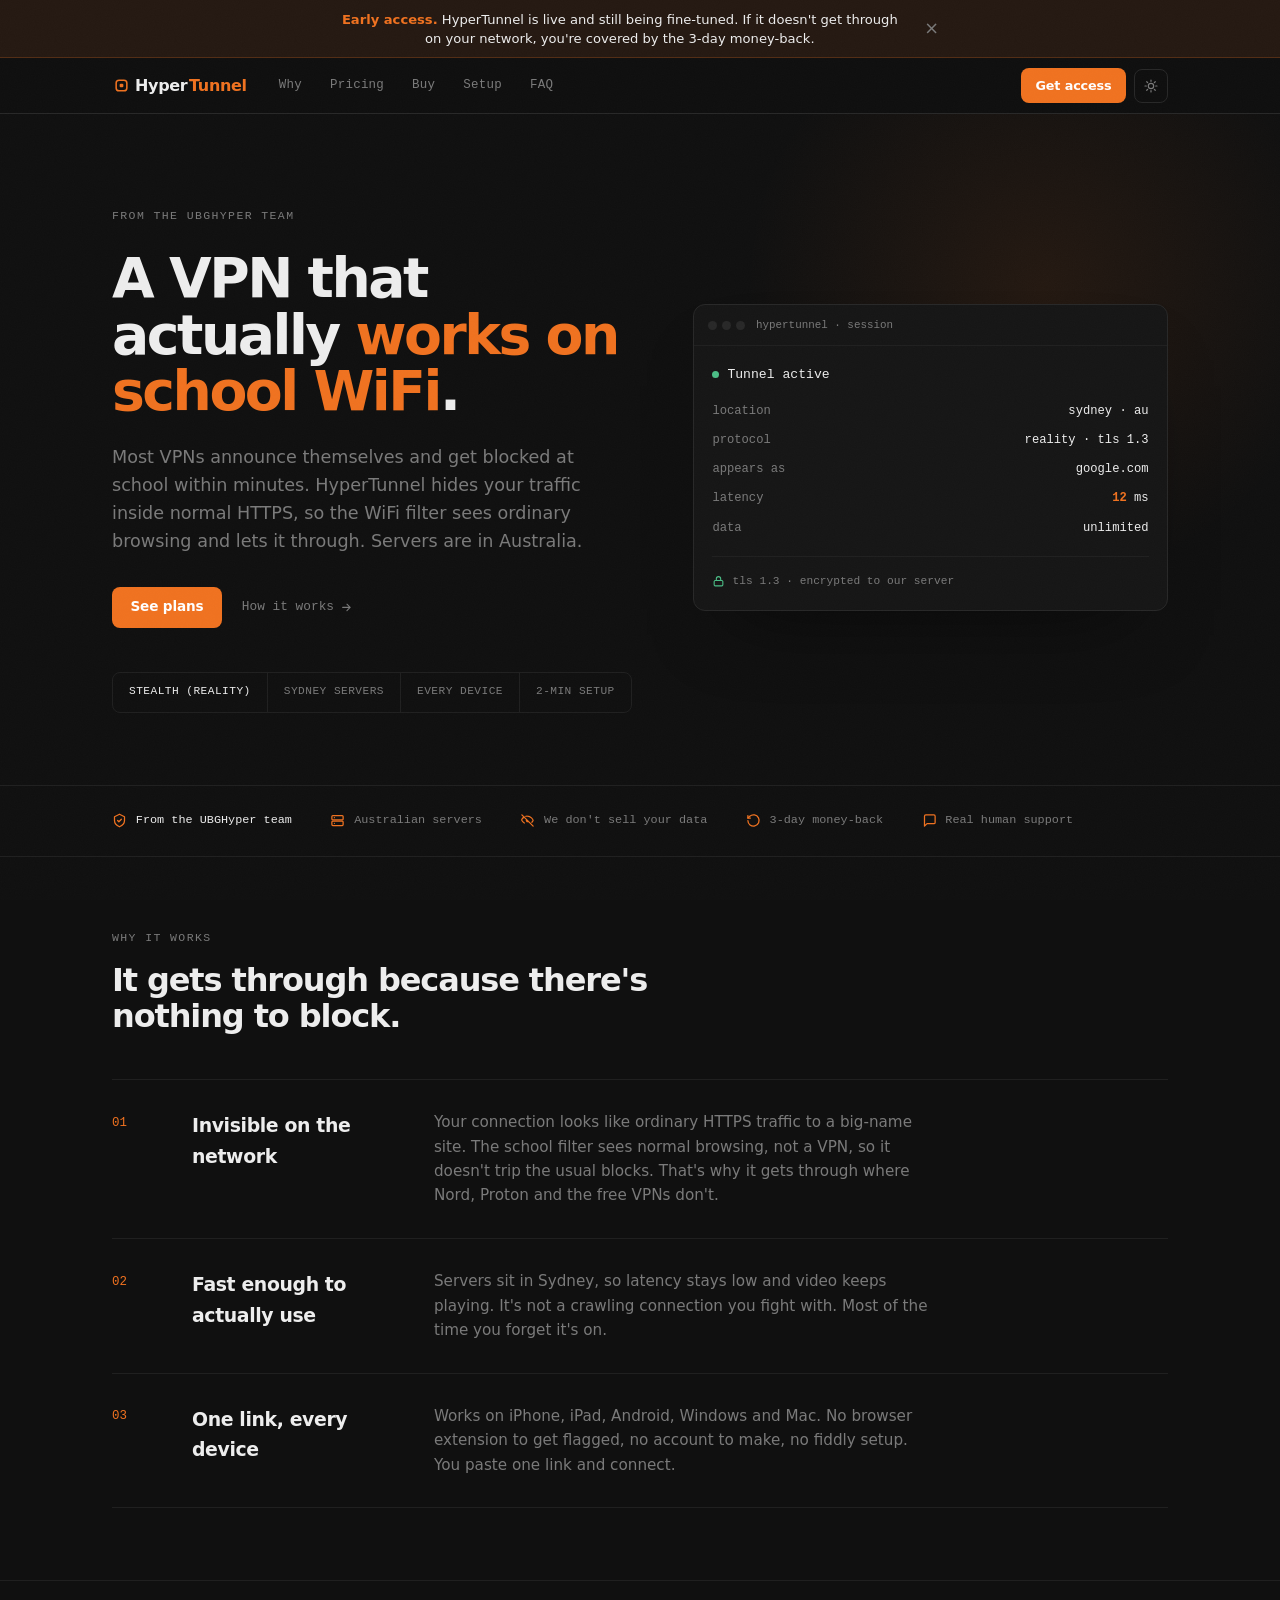
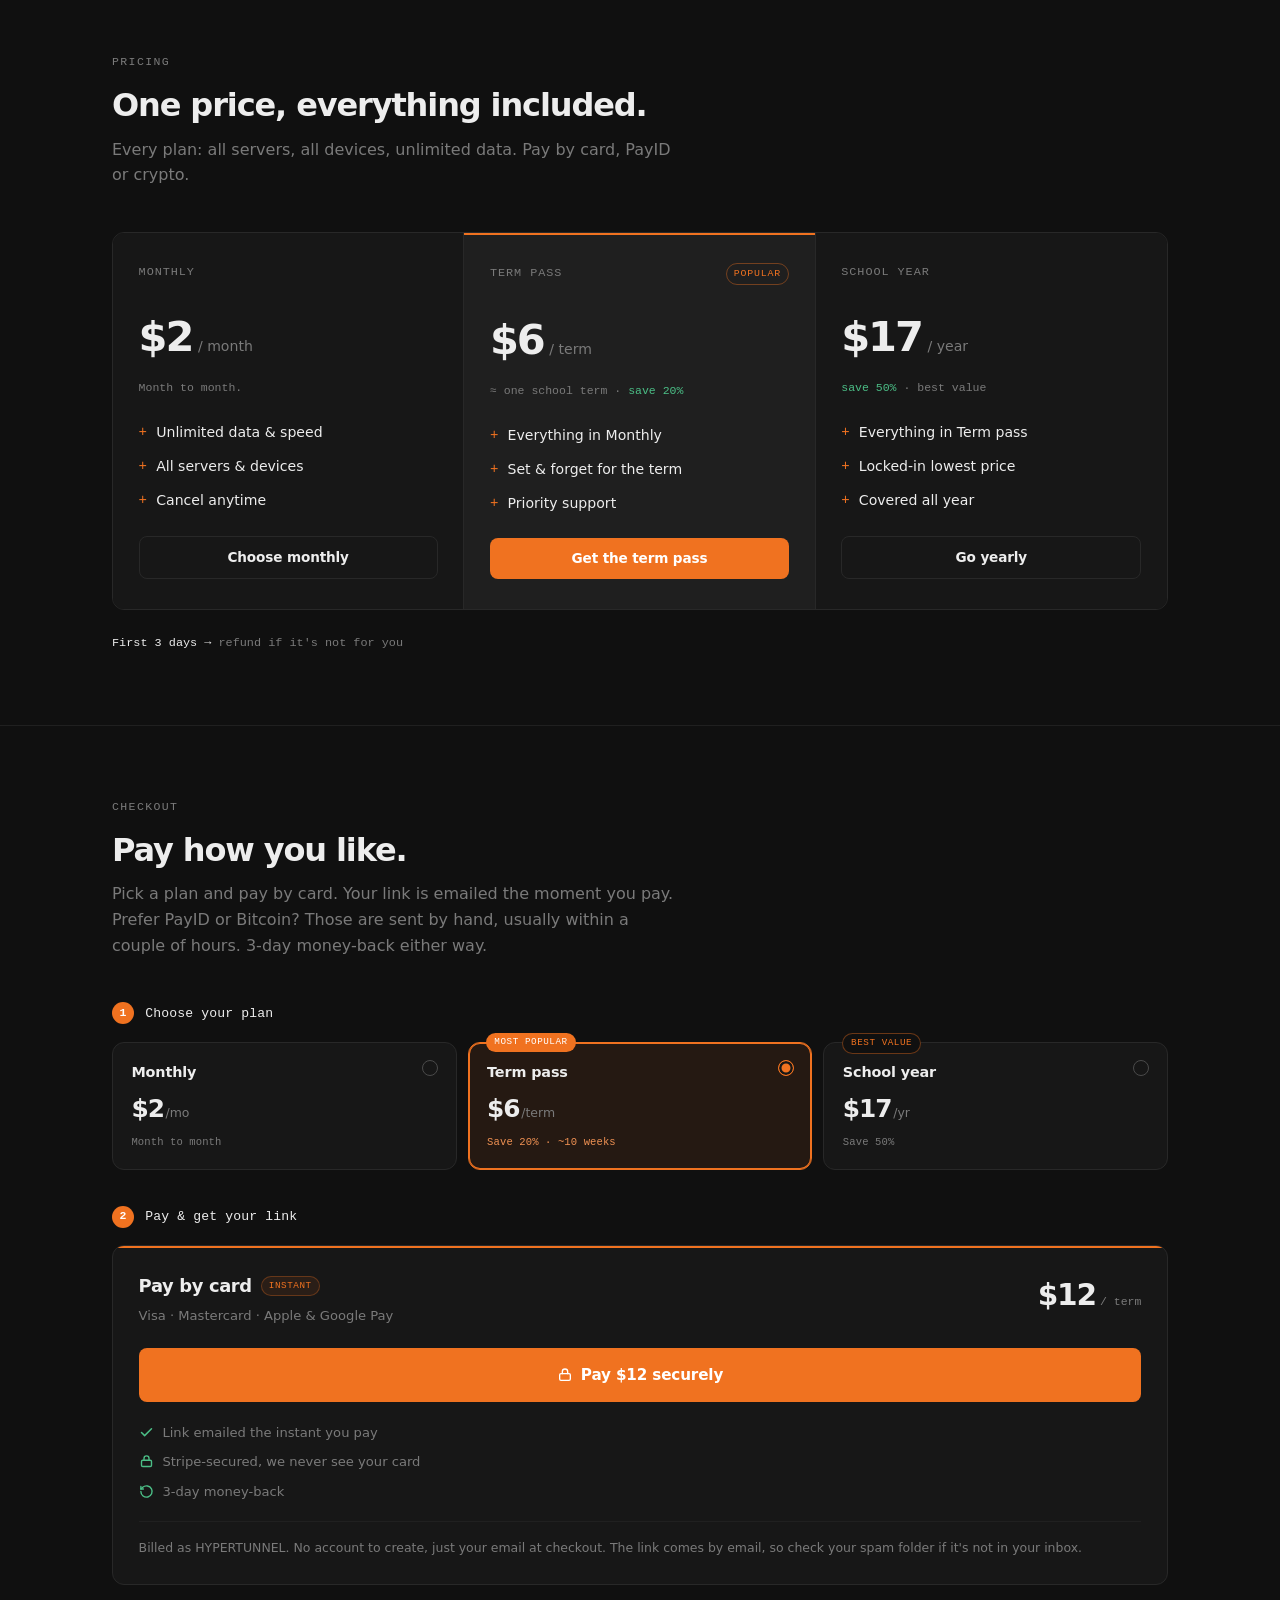
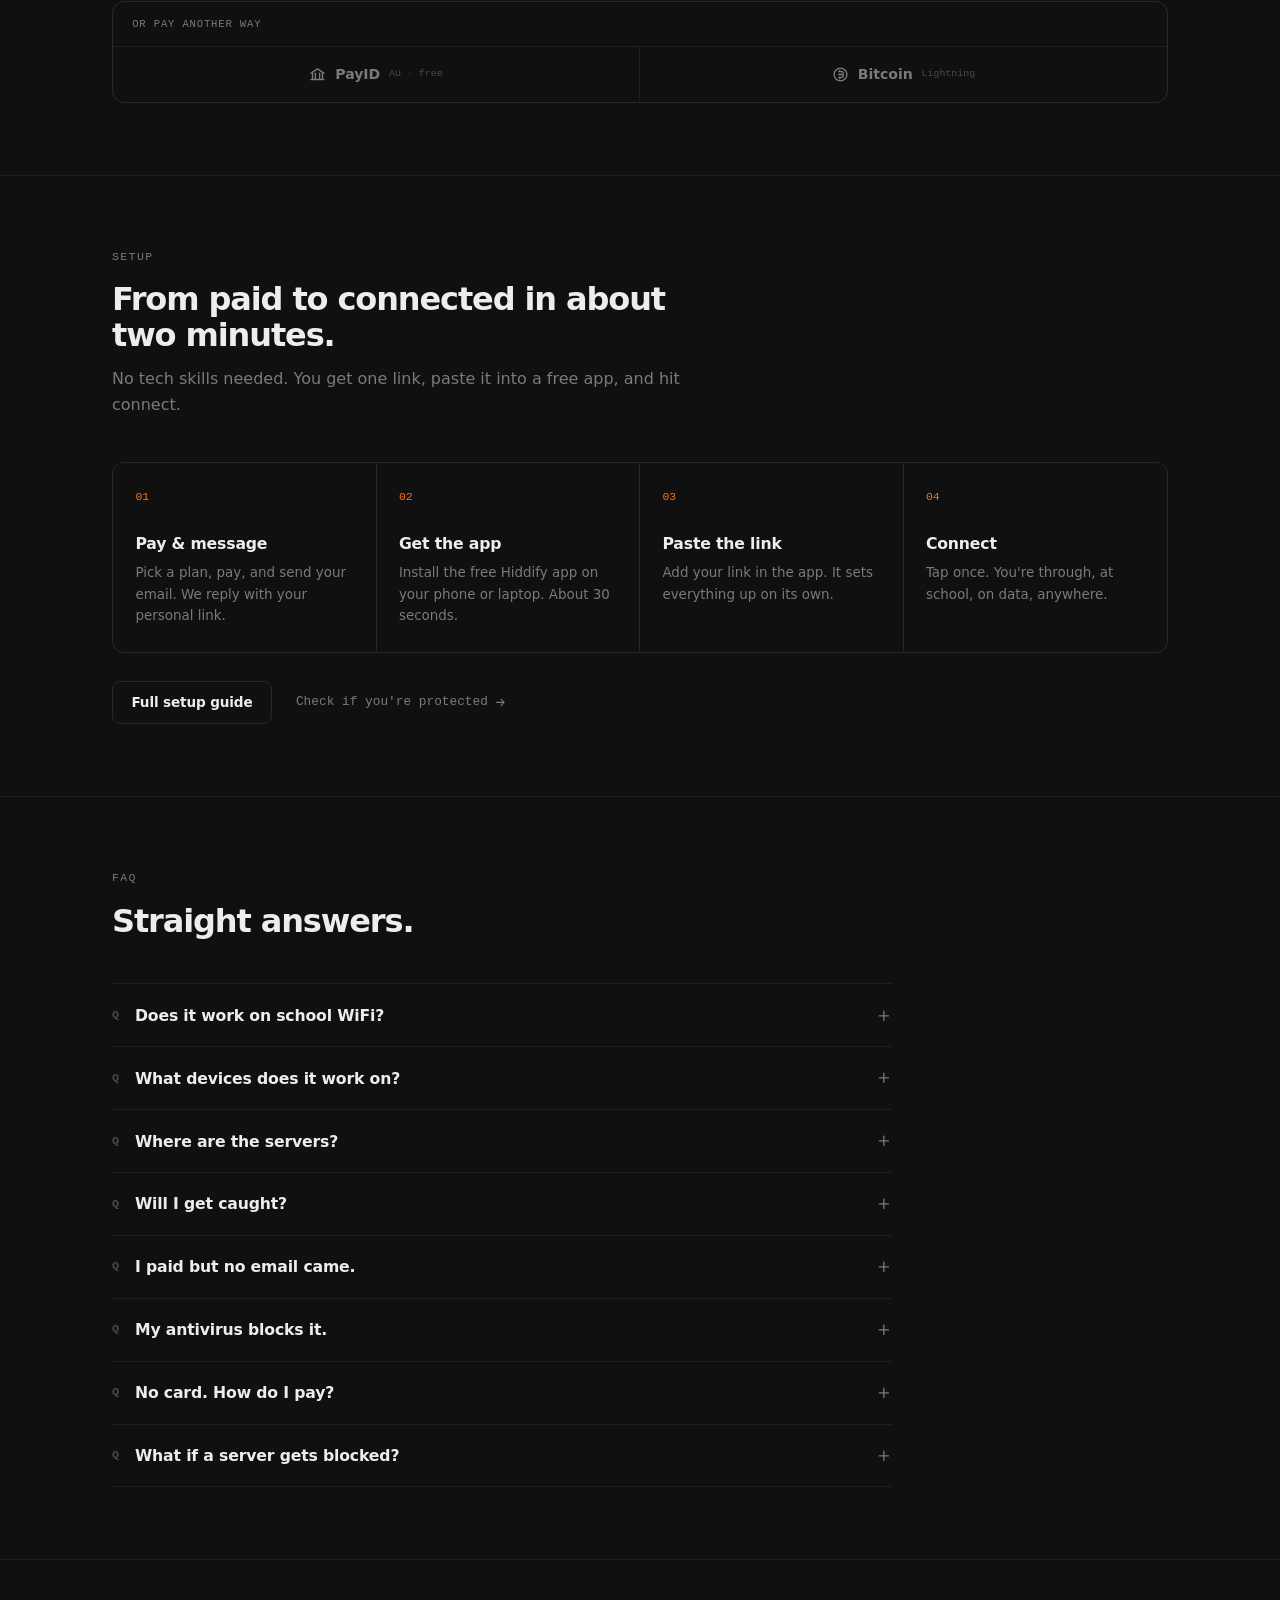
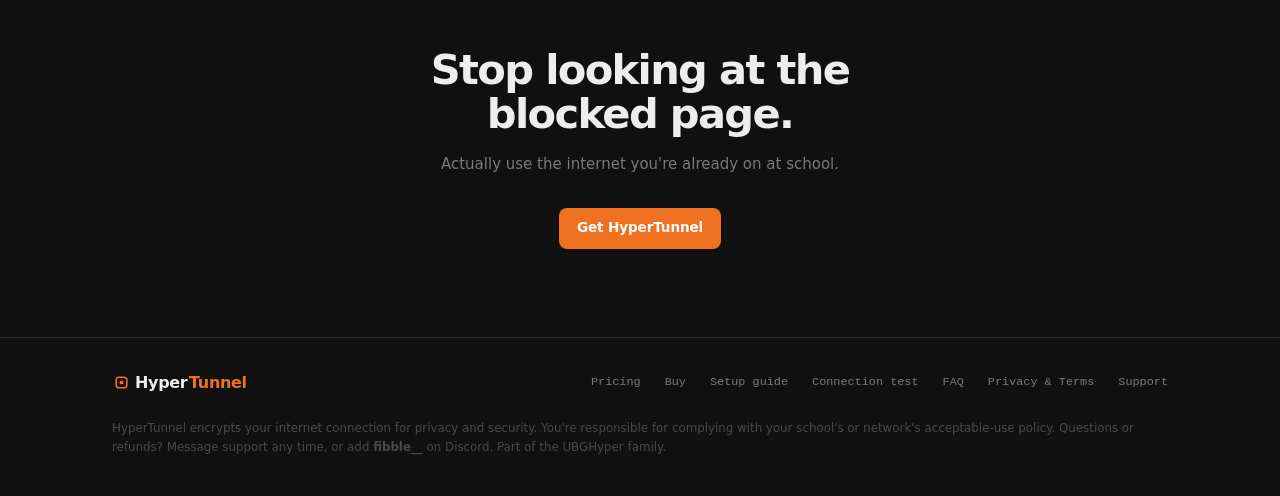
==== index.html @ 0fbb15f6 "Update index.html" ====
<!DOCTYPE html>
<html lang="en" data-theme="dark">
<head>
<meta charset="UTF-8">
<meta name="viewport" content="width=device-width,initial-scale=1.0">
<meta http-equiv="Content-Security-Policy" content="default-src 'self'; base-uri 'self'; object-src 'none'; script-src 'self' https://www.googletagmanager.com; style-src 'self' 'unsafe-inline' https://fonts.googleapis.com; font-src https://fonts.gstatic.com; img-src 'self' data: https://www.google-analytics.com https://www.googletagmanager.com; connect-src 'self' https://www.google-analytics.com https://*.google-analytics.com https://*.analytics.google.com https://www.googletagmanager.com; form-action 'self'; upgrade-insecure-requests">
<meta name="referrer" content="strict-origin-when-cross-origin">
<title>HyperTunnel: a VPN that works on school WiFi</title>
<meta name="description" content="HyperTunnel is a private VPN with Australian servers that gets past school WiFi filters, the ones that block Nord, Proton and the free VPNs. Works on iPhone, Android, Windows and Mac. Setup takes about two minutes.">
<meta name="keywords" content="vpn for school wifi, vpn that works on school wifi, unblock school wifi, school vpn, vpn for chromebook school, get past school filter">
<meta name="robots" content="index,follow">
<meta name="theme-color" content="#f07220">
<!-- Site URL: https://hypertunnel.github.io/ (used by canonical + Open Graph below) -->
<link rel="canonical" href="https://hypertunnel.github.io/">

<!-- icon -->
<link rel="icon" href="favicon.svg" type="image/svg+xml">
<link rel="apple-touch-icon" href="favicon.svg">

<!-- social -->
<meta property="og:type" content="website">
<meta property="og:site_name" content="HyperTunnel">
<meta property="og:url" content="https://hypertunnel.github.io/">
<meta property="og:title" content="HyperTunnel: a VPN that works on school WiFi">
<meta property="og:description" content="A private VPN with Australian servers that gets past school WiFi filters when the usual VPNs are blocked. Any phone or laptop, set up in about two minutes.">
<meta property="og:image" content="https://hypertunnel.github.io/favicon.svg">
<meta name="twitter:card" content="summary">
<meta name="twitter:title" content="HyperTunnel: a VPN that works on school WiFi">
<meta name="twitter:description" content="Gets past school WiFi filters when Nord, Proton and free VPNs are blocked. Any phone or laptop, set up in about two minutes.">
<meta name="twitter:image" content="https://hypertunnel.github.io/favicon.svg">

<script type="application/ld+json">
{
  "@context": "https://schema.org",
  "@type": "Product",
  "name": "HyperTunnel VPN",
  "description": "A private VPN with Australian servers that gets past school WiFi filters. Works on iPhone, Android, Windows and Mac.",
  "brand": { "@type": "Brand", "name": "HyperTunnel" },
  "offers": [
    { "@type": "Offer", "name": "Monthly", "price": "2.00", "priceCurrency": "AUD", "availability": "https://schema.org/InStock" },
    { "@type": "Offer", "name": "Term pass", "price": "6.00", "priceCurrency": "AUD", "availability": "https://schema.org/InStock" },
    { "@type": "Offer", "name": "School year", "price": "17.00", "priceCurrency": "AUD", "availability": "https://schema.org/InStock" }
  ]
}
</script>
<script type="application/ld+json">
{
  "@context": "https://schema.org",
  "@type": "FAQPage",
  "mainEntity": [
    { "@type": "Question", "name": "Does it work on school WiFi?", "acceptedAnswer": { "@type": "Answer", "text": "Yes. Your traffic looks like normal encrypted browsing, so filters that block regular VPNs usually don't detect it. It's been tested on Australian school networks." } },
    { "@type": "Question", "name": "What devices does it work on?", "acceptedAnswer": { "@type": "Answer", "text": "iPhone, iPad, Android, Windows and Mac. Locked-down school Chromebooks that block installs can't run any VPN, so use your own phone on the school WiFi instead." } },
    { "@type": "Question", "name": "How do I pay without a card?", "acceptedAnswer": { "@type": "Answer", "text": "Card is fastest and the link is emailed automatically. PayID from any Australian bank app and Bitcoin over Lightning also work, sent by hand within a couple of hours." } }
  ]
}
</script>

<!-- ============================================================
     BEFORE GOING LIVE — replace every  FILL:  in this file.
     Payment settings live in script.js (edit these):
       CONTACT          · order / support email (already set to admin@ubghyper.xyz)
       PLANS[*].stripe  · a Stripe Payment Link per plan (currently TEST-mode links)
       PLANS[*].price   · the dollar amounts (drive the whole checkout)
     Inline in the page:
       FILL:PAYID · your PayID (phone/email on the adult's bank)
       (Bitcoin Lightning address is already set in the Crypto panel.)
     ============================================================ -->

<link rel="preconnect" href="https://fonts.googleapis.com">
<link rel="preconnect" href="https://fonts.gstatic.com" crossorigin>
<link rel="stylesheet" href="https://fonts.googleapis.com/css2?family=Inter:wght@400;500;600;700;800&family=JetBrains+Mono:wght@400;500;600&display=swap">

<link rel="stylesheet" href="styles.css">

<!-- Google Analytics (GA4) -->
<script async src="https://www.googletagmanager.com/gtag/js?id=G-HCM57K1ZP2"></script>
<script src="analytics.js" defer></script>
</head>
<body>

<div class="devbar" id="devbar">
  <span><b>Early access.</b> HyperTunnel is live and still being fine-tuned. If it doesn't get through on your network, you're covered by the 3-day money-back.</span>
  <button class="devbar-x" id="devbarX" type="button" aria-label="Dismiss notice">&times;</button>
</div>

<nav>
  <div class="nav-in">
    <a href="#top" class="logo"><svg class="logo-mark" viewBox="0 0 512 512" width="19" height="19" aria-hidden="true"><rect x="112" y="112" width="288" height="288" rx="78" fill="none" stroke="currentColor" stroke-width="42"/><rect x="206" y="206" width="100" height="100" rx="30" fill="currentColor"/></svg> Hyper<b>Tunnel</b></a>
    <div class="nav-links" id="navLinks">
      <a href="#why">Why</a>
      <a href="#pricing">Pricing</a>
      <a href="#checkout">Buy</a>
      <a href="#setup">Setup</a>
      <a href="#faq">FAQ</a>
    </div>
    <div class="nav-right">
      <a href="#pricing" class="btn btn-sm">Get access</a>
      <button class="icon-btn" id="themeToggle" aria-label="Toggle theme">
        <svg viewBox="0 0 24 24" fill="none" stroke="currentColor" stroke-width="1.8" stroke-linecap="round" stroke-linejoin="round" width="16" height="16"><circle cx="12" cy="12" r="4"/><path d="M12 3v2M12 19v2M5.6 5.6l1.4 1.4M17 17l1.4 1.4M3 12h2M19 12h2M5.6 18.4l1.4-1.4M17 7l1.4-1.4"/></svg>
      </button>
      <button class="icon-btn nav-hamburger" id="hamburger" aria-label="Menu">
        <svg viewBox="0 0 24 24" fill="none" stroke="currentColor" stroke-width="1.8" stroke-linecap="round" width="16" height="16"><path d="M3 6h18M3 12h18M3 18h18"/></svg>
      </button>
    </div>
  </div>
</nav>

<main id="top">

  <!-- HERO -->
  <section class="hero">
    <div class="wrap">
      <div class="hero-grid">
        <div class="hero-copy">
          <span class="kicker hero-kicker rise d1">From the UBGHyper team</span>
          <h1 class="rise d2">A VPN that actually <em>works on school WiFi</em>.</h1>
          <p class="hero-sub rise d3">Most VPNs announce themselves and get blocked at school within minutes. HyperTunnel hides your traffic inside normal HTTPS, so the WiFi filter sees ordinary browsing and lets it through. Servers are in Australia.</p>
          <div class="hero-cta rise d4">
            <a href="#pricing" class="btn">See plans</a>
            <a href="#why" class="tlink">How it works <svg class="icon" viewBox="0 0 24 24" fill="none" stroke="currentColor" stroke-width="2" stroke-linecap="round" stroke-linejoin="round" width="14" height="14"><path d="M5 12h14M13 6l6 6-6 6"/></svg></a>
          </div>
          <div class="spec rise d5">
            <span><b>Stealth (Reality)</b></span>
            <span>Sydney servers</span>
            <span>Every device</span>
            <span>2-min setup</span>
          </div>
        </div>
        <div class="hero-card rise d4" aria-hidden="true">
          <div class="hc-tunnel"><i></i><i></i><i></i></div>
          <div class="hc">
            <div class="hc-bar"><i></i><i></i><i></i><span>hypertunnel · session</span></div>
            <div class="hc-body">
              <div class="hc-status"><span class="hc-live"></span> Tunnel active</div>
              <div class="hc-rows">
                <div class="r"><span class="k">location</span><span class="v">sydney · au</span></div>
                <div class="r"><span class="k">protocol</span><span class="v">reality · tls 1.3</span></div>
                <div class="r"><span class="k">appears as</span><span class="v">google.com</span></div>
                <div class="r"><span class="k">latency</span><span class="v"><b>12</b> ms</span></div>
                <div class="r"><span class="k">data</span><span class="v">unlimited</span></div>
              </div>
              <div class="hc-foot"><svg viewBox="0 0 24 24" fill="none" stroke="currentColor" stroke-width="2" stroke-linecap="round" stroke-linejoin="round"><rect x="4" y="10" width="16" height="10" rx="2"/><path d="M8 10V7a4 4 0 0 1 8 0v3"/></svg> tls 1.3 · encrypted to our server</div>
            </div>
          </div>
        </div>
      </div>
    </div>
  </section>

  <!-- TRUST -->
  <section class="trust">
    <div class="wrap">
      <div class="trust-in">
        <span class="t"><svg viewBox="0 0 24 24" fill="none" stroke="currentColor" stroke-width="2" stroke-linecap="round" stroke-linejoin="round"><path d="M12 2l8 4v6c0 5-3.5 8-8 10-4.5-2-8-5-8-10V6z"/><path d="M9 12l2 2 4-4"/></svg> <b>From the UBGHyper team</b></span>
        <span class="t"><svg viewBox="0 0 24 24" fill="none" stroke="currentColor" stroke-width="2" stroke-linecap="round" stroke-linejoin="round"><rect x="3" y="4" width="18" height="7" rx="1.5"/><rect x="3" y="13" width="18" height="7" rx="1.5"/><path d="M7 7.5h.01M7 16.5h.01"/></svg> Australian servers</span>
        <span class="t"><svg viewBox="0 0 24 24" fill="none" stroke="currentColor" stroke-width="2" stroke-linecap="round" stroke-linejoin="round"><path d="M3 3l18 18M10.6 10.6a2 2 0 0 0 2.8 2.8"/><path d="M9.4 5.2A9.7 9.7 0 0 1 12 5c5 0 9 5 9 7a12 12 0 0 1-2 2.8M6.6 6.6C4 8 2 11 3 12c0 0 1.5 2.5 4 4"/></svg> We don't sell your data</span>
        <span class="t"><svg viewBox="0 0 24 24" fill="none" stroke="currentColor" stroke-width="2" stroke-linecap="round" stroke-linejoin="round"><path d="M3 12a9 9 0 1 0 3-6.7L3 8"/><path d="M3 4v4h4"/></svg> 3-day money-back</span>
        <span class="t"><svg viewBox="0 0 24 24" fill="none" stroke="currentColor" stroke-width="2" stroke-linecap="round" stroke-linejoin="round"><path d="M21 15a2 2 0 0 1-2 2H8l-4 4V5a2 2 0 0 1 2-2h13a2 2 0 0 1 2 2z"/></svg> Real human support</span>
      </div>
    </div>
  </section>

  <!-- WHY -->
  <section class="sec" id="why">
    <div class="wrap">
      <div class="sec-head">
        <span class="kicker">Why it works</span>
        <h2>It gets through because there's nothing to block.</h2>
      </div>
      <div class="rows">
        <div class="row">
          <div class="rn">01</div>
          <h3>Invisible on the network</h3>
          <p>Your connection looks like ordinary HTTPS traffic to a big-name site. The school filter sees normal browsing, not a VPN, so it doesn't trip the usual blocks. That's why it gets through where Nord, Proton and the free VPNs don't.</p>
        </div>
        <div class="row">
          <div class="rn">02</div>
          <h3>Fast enough to actually use</h3>
          <p>Servers sit in Sydney, so latency stays low and video keeps playing. It's not a crawling connection you fight with. Most of the time you forget it's on.</p>
        </div>
        <div class="row">
          <div class="rn">03</div>
          <h3>One link, every device</h3>
          <p>Works on iPhone, iPad, Android, Windows and Mac. No browser extension to get flagged, no account to make, no fiddly setup. You paste one link and connect.</p>
        </div>
      </div>
    </div>
  </section>

  <!-- PRICING -->
  <section class="sec" id="pricing">
    <div class="wrap">
      <div class="sec-head">
        <span class="kicker">Pricing</span>
        <h2>One price, everything included.</h2>
        <p>Every plan: all servers, all devices, unlimited data. Pay by card, PayID or crypto.</p>
      </div>
      <div class="plans">
        <div class="plan">
          <div class="plan-top"><span class="plan-name">Monthly</span></div>
          <div class="plan-price"><span class="amt">$2</span><span class="per">/ month</span></div>
          <div class="plan-note">Month to month.</div>
          <ul>
            <li>Unlimited data &amp; speed</li>
            <li>All servers &amp; devices</li>
            <li>Cancel anytime</li>
          </ul>
          <a href="#checkout" class="btn btn-line btn-block" data-plan-key="monthly">Choose monthly</a>
        </div>
        <div class="plan feat">
          <div class="plan-top"><span class="plan-name">Term pass</span><span class="plan-pop">Popular</span></div>
          <div class="plan-price"><span class="amt">$6</span><span class="per">/ term</span></div>
          <div class="plan-note">≈ one school term · <span class="save">save 20%</span></div>
          <ul>
            <li>Everything in Monthly</li>
            <li>Set &amp; forget for the term</li>
            <li>Priority support</li>
          </ul>
          <a href="#checkout" class="btn btn-block" data-plan-key="term">Get the term pass</a>
        </div>
        <div class="plan">
          <div class="plan-top"><span class="plan-name">School year</span></div>
          <div class="plan-price"><span class="amt">$17</span><span class="per">/ year</span></div>
          <div class="plan-note"><span class="save">save 50%</span> · best value</div>
          <ul>
            <li>Everything in Term pass</li>
            <li>Locked-in lowest price</li>
            <li>Covered all year</li>
          </ul>
          <a href="#checkout" class="btn btn-line btn-block" data-plan-key="year">Go yearly</a>
        </div>
      </div>
      <div class="pricing-note">
        <span><b>First 3 days →</b> refund if it's not for you</span>
      </div>
    </div>
  </section>

  <!-- CHECKOUT -->
  <section class="sec" id="checkout">
    <div class="wrap">
      <div class="sec-head">
        <span class="kicker">Checkout</span>
        <h2>Pay how you like.</h2>
        <p>Pick a plan and pay by card. Your link is emailed the moment you pay. Prefer PayID or Bitcoin? Those are sent by hand, usually within a couple of hours. 3-day money-back either way.</p>
      </div>

      <div class="pay">
        <!-- STEP 1 — plan -->
        <div class="pay-step">
          <div class="pay-step-h"><span class="pay-num">1</span> Choose your plan</div>
          <div class="pay-plans" id="payPlans" role="radiogroup" aria-label="Choose a plan">
            <button class="pay-plan" data-plan-key="monthly" role="radio" aria-checked="false">
              <span class="pp-check" aria-hidden="true"></span>
              <span class="pp-name">Monthly</span>
              <span class="pp-price">$2<span class="pp-per">/mo</span></span>
              <span class="pp-sub">Month to month</span>
            </button>
            <button class="pay-plan on" data-plan-key="term" role="radio" aria-checked="true">
              <span class="pp-tag">Most popular</span>
              <span class="pp-check" aria-hidden="true"></span>
              <span class="pp-name">Term pass</span>
              <span class="pp-price">$6<span class="pp-per">/term</span></span>
              <span class="pp-sub">Save 20% · ~10 weeks</span>
            </button>
            <button class="pay-plan" data-plan-key="year" role="radio" aria-checked="false">
              <span class="pp-tag alt">Best value</span>
              <span class="pp-check" aria-hidden="true"></span>
              <span class="pp-name">School year</span>
              <span class="pp-price">$17<span class="pp-per">/yr</span></span>
              <span class="pp-sub">Save 50%</span>
            </button>
          </div>
        </div>

        <!-- STEP 2 — pay -->
        <div class="pay-step">
          <div class="pay-step-h"><span class="pay-num">2</span> Pay &amp; get your link</div>

          <!-- Primary: card -->
          <div class="pay-card">
            <div class="pay-card-top">
              <div class="pay-card-id">
                <div class="pay-card-title">Pay by card <span class="pay-chip">Instant</span></div>
                <div class="pay-card-sub">Visa · Mastercard · Apple &amp; Google&nbsp;Pay</div>
              </div>
              <div class="pay-total"><span class="pay-total-amt" id="payTotal">$12</span><span class="pay-total-per" id="payPer">/ term</span></div>
            </div>
            <a href="FILL:STRIPE" target="_blank" rel="noopener" class="btn btn-block pay-btn" id="stripe-btn">
              <svg viewBox="0 0 24 24" fill="none" stroke="currentColor" stroke-width="2" stroke-linecap="round" stroke-linejoin="round" width="16" height="16"><rect x="4" y="10" width="16" height="10" rx="2"/><path d="M8 10V7a4 4 0 0 1 8 0v3"/></svg>
              <span>Pay $<span class="ckamt">12</span> securely</span>
            </a>
            <div class="pay-trust">
              <span><svg viewBox="0 0 24 24" fill="none" stroke="currentColor" stroke-width="2.4" stroke-linecap="round" stroke-linejoin="round"><path d="M20 6L9 17l-5-5"/></svg> Link emailed the instant you pay</span>
              <span><svg viewBox="0 0 24 24" fill="none" stroke="currentColor" stroke-width="2.2" stroke-linecap="round" stroke-linejoin="round"><rect x="4" y="10" width="16" height="10" rx="2"/><path d="M8 10V7a4 4 0 0 1 8 0v3"/></svg> Stripe-secured, we never see your card</span>
              <span><svg viewBox="0 0 24 24" fill="none" stroke="currentColor" stroke-width="2.2" stroke-linecap="round" stroke-linejoin="round"><path d="M3 12a9 9 0 1 0 3-6.7L3 8"/><path d="M3 4v4h4"/></svg> 3-day money-back</span>
            </div>
            <p class="pay-fine">Billed as HYPERTUNNEL. No account to create, just your email at checkout. The link comes by email, so check your spam folder if it's not in your inbox.</p>
          </div>

          <!-- Secondary: other ways -->
          <div class="pay-alt">
            <div class="pay-alt-head">Or pay another way</div>
            <div class="pay-alt-tabs" role="tablist">
              <button class="pay-alt-tab" data-pane="payid" role="tab" aria-expanded="false">
                <svg viewBox="0 0 24 24" fill="none" stroke="currentColor" stroke-width="1.9" stroke-linecap="round" stroke-linejoin="round"><path d="M3 10l9-6 9 6M5 10v9M19 10v9M9 10v9M15 10v9M3 19h18"/></svg>
                PayID <span class="pay-alt-note">AU · free</span>
              </button>
              <button class="pay-alt-tab" data-pane="crypto" role="tab" aria-expanded="false">
                <svg viewBox="0 0 24 24" fill="none" stroke="currentColor" stroke-width="1.9" stroke-linecap="round" stroke-linejoin="round"><circle cx="12" cy="12" r="9"/><path d="M9.5 8H14a2 2 0 0 1 0 4H9.5m0 0H14a2 2 0 0 1 0 4H9.5m1.5-10v2m0 8v2"/></svg>
                Bitcoin <span class="pay-alt-note">Lightning</span>
              </button>
            </div>

            <!-- PayID (manual) -->
            <div class="pay-alt-body" id="pane-payid" hidden>
              <p class="co-desc">In your bank app: <b>Pay Someone → PayID</b> and send <b>$<span class="ckamt">12</span></b> to:</p>
              <div class="field"><span class="fl">PayID</span><span class="fv" id="v-payid">FILL:PAYID</span><button class="copy" data-copy="v-payid">Copy</button></div>
              <ol class="co-steps">
                <li>Send exactly <b>$<span class="ckamt">12</span></b>.</li>
                <li>Put <b>your email</b> in the payment description.</li>
                <li>Hit <b>I've paid</b> and send us the reference.</li>
              </ol>
              <div class="co-cta"><a href="#" class="btn btn-line" id="cta-payid">I've paid, send my link</a></div>
              <p class="co-fine">Australian bank apps only. PayID transfers can't be reversed, so double-check the amount. Manual method: we send the link by hand, usually within a couple of hours. Check your spam folder for it.</p>
            </div>

            <!-- Bitcoin / Lightning (manual) -->
            <div class="pay-alt-body" id="pane-crypto" hidden>
              <p class="co-desc">Send <b>$<span class="ckamt">12</span></b> worth of Bitcoin over the <b>Lightning Network</b> to this address, then tap “I've paid”:</p>
              <div class="field"><span class="fl">BTC · Lightning</span><span class="fv" id="v-btc">duebuddy247@walletofsatoshi.com</span><button class="copy" data-copy="v-btc">Copy</button></div>
              <div class="co-cta"><a href="#" class="btn btn-line" id="cta-crypto">I've paid, send my link</a></div>
              <p class="co-fine">This is a Lightning address (Wallet of Satoshi). Pay from any Lightning wallet and include your email with the payment. Manual method: we send the link by hand, usually within a couple of hours. Check your spam folder for it.</p>
            </div>
          </div>
        </div>
      </div>
    </div>
  </section>

  <!-- SETUP -->
  <section class="sec" id="setup">
    <div class="wrap">
      <div class="sec-head">
        <span class="kicker">Setup</span>
        <h2>From paid to connected in about two minutes.</h2>
        <p>No tech skills needed. You get one link, paste it into a free app, and hit connect.</p>
      </div>
      <div class="setup-grid">
        <div class="su"><div class="sn">01</div><h4>Pay &amp; message</h4><p>Pick a plan, pay, and send your email. We reply with your personal link.</p></div>
        <div class="su"><div class="sn">02</div><h4>Get the app</h4><p>Install the free Hiddify app on your phone or laptop. About 30 seconds.</p></div>
        <div class="su"><div class="sn">03</div><h4>Paste the link</h4><p>Add your link in the app. It sets everything up on its own.</p></div>
        <div class="su"><div class="sn">04</div><h4>Connect</h4><p>Tap once. You're through, at school, on data, anywhere.</p></div>
      </div>
      <div class="setup-cta">
        <a href="setup.html" class="btn btn-line">Full setup guide</a>
        <a href="test.html" class="tlink">Check if you're protected <svg class="icon" viewBox="0 0 24 24" fill="none" stroke="currentColor" stroke-width="2" stroke-linecap="round" stroke-linejoin="round" width="14" height="14"><path d="M5 12h14M13 6l6 6-6 6"/></svg></a>
      </div>
    </div>
  </section>

  <!-- FAQ -->
  <section class="sec" id="faq">
    <div class="wrap">
      <div class="sec-head">
        <span class="kicker">FAQ</span>
        <h2>Straight answers.</h2>
      </div>
      <div class="faq">
        <details class="qa"><summary><span class="qn">Q</span> Does it work on school WiFi? <svg class="chev icon" viewBox="0 0 24 24" fill="none" stroke="currentColor" stroke-width="2" stroke-linecap="round" width="15" height="15"><path d="M12 5v14M5 12h14"/></svg></summary><div class="a">Yes, that's what it's built for. Your traffic looks like normal encrypted browsing, so filters that block regular VPNs usually don't detect it. It's been tested on Australian school networks.</div></details>
        <details class="qa"><summary><span class="qn">Q</span> What devices does it work on? <svg class="chev icon" viewBox="0 0 24 24" fill="none" stroke="currentColor" stroke-width="2" stroke-linecap="round" width="15" height="15"><path d="M12 5v14M5 12h14"/></svg></summary><div class="a">iPhone, iPad, Android, Windows and Mac. It runs best on your own phone or a personal laptop. Heavily locked-down school Chromebooks that block installs can't run any VPN at all, so that's a device limit, not ours.</div></details>
        <details class="qa"><summary><span class="qn">Q</span> Where are the servers? <svg class="chev icon" viewBox="0 0 24 24" fill="none" stroke="currentColor" stroke-width="2" stroke-linecap="round" width="15" height="15"><path d="M12 5v14M5 12h14"/></svg></summary><div class="a">All of them are in Australia, in Sydney right now. That keeps latency low if you're in AU, and it's why your connection shows up as an Australian IP once you're on.</div></details>
        <details class="qa"><summary><span class="qn">Q</span> Will I get caught? <svg class="chev icon" viewBox="0 0 24 24" fill="none" stroke="currentColor" stroke-width="2" stroke-linecap="round" width="15" height="15"><path d="M12 5v14M5 12h14"/></svg></summary><div class="a">Your connection is encrypted and looks like ordinary HTTPS, so there's nothing obvious to flag. Using a VPN can still break your school's acceptable-use policy, though. That's between you and your school, so use it responsibly.</div></details>
        <details class="qa"><summary><span class="qn">Q</span> I paid but no email came. <svg class="chev icon" viewBox="0 0 24 24" fill="none" stroke="currentColor" stroke-width="2" stroke-linecap="round" width="15" height="15"><path d="M12 5v14M5 12h14"/></svg></summary><div class="a">Check your spam or junk folder first, the link email lands there sometimes. Still nothing after a bit? Message us with the email you ordered under and we'll resend it.</div></details>
        <details class="qa"><summary><span class="qn">Q</span> My antivirus blocks it. <svg class="chev icon" viewBox="0 0 24 24" fill="none" stroke="currentColor" stroke-width="2" stroke-linecap="round" width="15" height="15"><path d="M12 5v14M5 12h14"/></svg></summary><div class="a">Antivirus with HTTPS or web scanning (Bitdefender, Kaspersky, ESET, Avast) can get in the way of the tunnel. Turn off <code>Encrypted / SSL web scan</code>, or add the app to its exceptions. Message us if you want a hand.</div></details>
        <details class="qa"><summary><span class="qn">Q</span> No card. How do I pay? <svg class="chev icon" viewBox="0 0 24 24" fill="none" stroke="currentColor" stroke-width="2" stroke-linecap="round" width="15" height="15"><path d="M12 5v14M5 12h14"/></svg></summary><div class="a">Card is fastest, the link is emailed automatically the moment you pay. No card? PayID from any Australian bank app and Bitcoin over Lightning both work too, and we send those by hand within a couple of hours.</div></details>
        <details class="qa"><summary><span class="qn">Q</span> What if a server gets blocked? <svg class="chev icon" viewBox="0 0 24 24" fill="none" stroke="currentColor" stroke-width="2" stroke-linecap="round" width="15" height="15"><path d="M12 5v14M5 12h14"/></svg></summary><div class="a">Message us and we'll rotate servers and send a fresh link, usually the same day. Your subscription keeps running, so there's nothing to re-buy.</div></details>
      </div>
    </div>
  </section>

  <!-- CLOSING -->
  <section class="closing">
    <div class="wrap">
      <h2>Stop looking at the blocked page.</h2>
      <p>Actually use the internet you're already on at school.</p>
      <a href="#pricing" class="btn">Get HyperTunnel</a>
    </div>
  </section>

</main>

<footer>
  <div class="foot-in">
    <span class="logo"><svg class="logo-mark" viewBox="0 0 512 512" width="19" height="19" aria-hidden="true"><rect x="112" y="112" width="288" height="288" rx="78" fill="none" stroke="currentColor" stroke-width="42"/><rect x="206" y="206" width="100" height="100" rx="30" fill="currentColor"/></svg> Hyper<b>Tunnel</b></span>
    <div class="foot-links">
      <a href="#pricing">Pricing</a>
      <a href="#checkout">Buy</a>
      <a href="setup.html">Setup guide</a>
      <a href="test.html">Connection test</a>
      <a href="#faq">FAQ</a>
      <a href="legal.html">Privacy &amp; Terms</a>
      <a href="#" id="foot-support">Support</a>
    </div>
  </div>
  <p class="foot-fine">HyperTunnel encrypts your internet connection for privacy and security. You're responsible for complying with your school's or network's acceptable-use policy. Questions or refunds? Message support any time, or add <b>fibble__</b> on Discord. Part of the UBGHyper family.</p>
</footer>

<script src="script.js" defer></script>
</body>
</html>
---- styles.css ----
:root {
  --bg: #101010;
  --surface: #171717;
  --surface-2: #1f1f1f;
  --border: #282828;
  --line: #202020;
  --text: #ededed;
  --muted: #7a7a7a;
  --faint: #4a4a4a;
  --accent: #f07220;
  --accent-soft: rgba(240,114,32,.09);
  --good: #4bbe86;
  --font: 'Inter', system-ui, -apple-system, sans-serif;
  --mono: 'JetBrains Mono', ui-monospace, 'SF Mono', Menlo, monospace;
  --r: 8px;
  --r-lg: 12px;
  --nav-h: 56px;
  --maxw: 1120px;
  --pad: 2rem;
  --ease: cubic-bezier(.22,1,.36,1);
  --dur: 180ms;
}
:root[data-theme="light"] {
  --bg: #fbfbfa;
  --surface: #fff;
  --surface-2: #f4f3f1;
  --border: #e6e4e1;
  --line: #ecebe8;
  --text: #16130f;
  --muted: #78736c;
  --faint: #b8b4ad;
  --accent-soft: rgba(240,114,32,.07);
}

*, *::before, *::after { box-sizing: border-box; margin: 0; padding: 0; }
svg { display: block; }
button { font: inherit; cursor: pointer; border: none; background: none; color: inherit; }
a { color: inherit; text-decoration: none; }
html { scroll-behavior: smooth; }
body {
  font-family: var(--font); background: var(--bg); color: var(--text);
  min-height: 100vh; font-size: 15px; line-height: 1.6;
  display: flex; flex-direction: column; overflow-x: hidden;
  -webkit-font-smoothing: antialiased; text-rendering: optimizeLegibility;
}
.icon { display: inline-block; width: 1em; height: 1em; vertical-align: -.125em; stroke: currentColor; fill: none; flex-shrink: 0; }
:focus-visible { outline: 2px solid var(--accent); outline-offset: 2px; border-radius: 3px; }
/* film grain for depth */
body::after {
  content: ""; position: fixed; inset: 0; z-index: 300; pointer-events: none; opacity: .035;
  background-image: url("data:image/svg+xml,%3Csvg xmlns='http://www.w3.org/2000/svg' width='120' height='120'%3E%3Cfilter id='n'%3E%3CfeTurbulence type='fractalNoise' baseFrequency='.85' numOctaves='2' stitchTiles='stitch'/%3E%3CfeColorMatrix type='saturate' values='0'/%3E%3C/filter%3E%3Crect width='100%25' height='100%25' filter='url(%23n)' opacity='.6'/%3E%3C/svg%3E");
}
:root[data-theme="light"] body::after { opacity: .05; }

/* editorial spine: content column framed by hairlines */
.wrap { max-width: var(--maxw); margin: 0 auto; padding: 0 var(--pad); width: 100%; }
.mono { font-family: var(--mono); }
.kicker {
  font-family: var(--mono); font-size: .72rem; font-weight: 500;
  letter-spacing: .12em; text-transform: uppercase; color: var(--muted);
}
.kicker .i { color: var(--accent); }

/* === EARLY-ACCESS BANNER === */
.devbar { display: flex; align-items: center; justify-content: center; gap: 1rem; background: var(--accent-soft); border-bottom: 1px solid color-mix(in srgb, var(--accent) 22%, transparent); color: var(--text); font-size: .82rem; line-height: 1.45; padding: .6rem 1.25rem; text-align: center; }
.devbar span { max-width: 68ch; }
.devbar b { color: var(--accent); font-weight: 600; }
.devbar-x { flex-shrink: 0; color: var(--muted); font-size: 1.1rem; line-height: 1; padding: 0 .3rem; }
.devbar-x:hover { color: var(--text); }
.devbar[hidden] { display: none; }
@media (max-width: 620px) { .devbar { font-size: .76rem; padding: .55rem .9rem; gap: .6rem; } }

/* === NAV === */
nav {
  position: sticky; top: 0; z-index: 100;
  background: color-mix(in srgb, var(--bg) 82%, transparent);
  backdrop-filter: blur(12px) saturate(1.2);
  border-bottom: 1px solid var(--border);
  height: var(--nav-h); display: flex; align-items: center;
}
.nav-in { max-width: var(--maxw); margin: 0 auto; padding: 0 var(--pad); width: 100%; display: flex; align-items: center; gap: 2rem; }
.logo { font-weight: 700; font-size: 1rem; letter-spacing: -.02em; flex-shrink: 0; display: inline-flex; align-items: center; gap: .1rem; }
.logo b { color: var(--accent); font-weight: 700; }
.logo-mark { color: var(--accent); flex-shrink: 0; margin-right: .15rem; }
.nav-links { display: flex; gap: 1.75rem; flex: 1; }
.nav-links a { font-family: var(--mono); font-size: .78rem; letter-spacing: .02em; color: var(--muted); transition: color var(--dur); }
.nav-links a:hover { color: var(--text); }
.nav-right { display: flex; align-items: center; gap: .5rem; margin-left: auto; }
.icon-btn { border: 1px solid var(--border); color: var(--muted); width: 34px; height: 34px; border-radius: var(--r); display: grid; place-items: center; transition: color var(--dur), border-color var(--dur); }
.icon-btn:hover { color: var(--text); border-color: var(--faint); }
.nav-hamburger { display: none; }

/* === BUTTONS === */
.btn {
  display: inline-flex; align-items: center; justify-content: center; gap: .5rem;
  padding: .6rem 1.15rem; background: var(--accent); color: #fff;
  border-radius: var(--r); font-weight: 600; font-size: .85rem; letter-spacing: -.01em;
  transition: background var(--dur), transform var(--dur);
}
.btn:hover { background: color-mix(in srgb, var(--accent) 88%, #fff); }
.btn:active { transform: translateY(1px); }
.btn-line { background: transparent; color: var(--text); border: 1px solid var(--border); }
.btn-line:hover { background: var(--surface-2); border-color: var(--faint); }
.btn-sm { padding: .45rem .9rem; font-size: .8rem; }
.btn-block { width: 100%; }
.tlink { font-family: var(--mono); font-size: .8rem; color: var(--muted); display: inline-flex; align-items: center; gap: .4rem; transition: color var(--dur); }
.tlink:hover { color: var(--accent); }
.tlink .icon { transition: transform var(--dur); }
.tlink:hover .icon { transform: translateX(3px); }

/* === SECTION FRAME === */
.sec { border-top: 1px solid var(--line); padding: 4.5rem 0; }
.sec-head { margin-bottom: 2.75rem; max-width: 60ch; }
.sec-head .kicker { display: block; margin-bottom: 1rem; }
.sec-head h2 { font-size: clamp(1.5rem, 3.2vw, 2rem); font-weight: 700; letter-spacing: -.035em; line-height: 1.12; }
.sec-head p { color: var(--muted); margin-top: .8rem; font-size: 1rem; }

/* === HERO === */
.hero { position: relative; padding: 5.5rem 0 4.5rem; overflow: hidden; isolation: isolate; }
.hero::before {
  content: ""; position: absolute; z-index: -1; top: -25%; right: -8%;
  width: 680px; height: 680px; border-radius: 50%;
  background: radial-gradient(circle, var(--accent-soft), transparent 62%);
  pointer-events: none;
}
.hero-grid { display: grid; grid-template-columns: 1.05fr .95fr; gap: 3.5rem; align-items: center; }
.hero-kicker { display: inline-flex; align-items: center; gap: .55rem; margin-bottom: 1.5rem; }
.hero-kicker .dot { width: 6px; height: 6px; border-radius: 50%; background: var(--good); box-shadow: 0 0 0 3px color-mix(in srgb, var(--good) 22%, transparent); }
.hero h1 { font-size: clamp(2.2rem, 5vw, 3.45rem); font-weight: 800; line-height: 1.03; letter-spacing: -.045em; max-width: 14ch; }
.hero h1 em { font-style: normal; color: var(--accent); }
.hero-sub { margin-top: 1.4rem; font-size: clamp(1rem, 1.6vw, 1.1rem); color: var(--muted); max-width: 46ch; line-height: 1.6; }
.hero-cta { margin-top: 2rem; display: flex; gap: 1.25rem; align-items: center; flex-wrap: wrap; }
.spec { margin-top: 2.75rem; display: flex; flex-wrap: wrap; font-family: var(--mono); font-size: .7rem; letter-spacing: .04em; text-transform: uppercase; color: var(--muted); border: 1px solid var(--line); border-radius: var(--r); overflow: hidden; width: fit-content; max-width: 100%; }
.spec span { padding: .65rem 1rem; border-right: 1px solid var(--line); }
.spec span:last-child { border-right: none; }
.spec b { color: var(--text); font-weight: 500; }

/* hero terminal card — the signature element */
.hero-card { position: relative; isolation: isolate; }
.hc-tunnel { position: absolute; inset: 0; z-index: -1; display: grid; place-items: center; pointer-events: none;
  -webkit-mask: radial-gradient(125% 125% at 50% 50%, #000 28%, transparent 72%);
  mask: radial-gradient(125% 125% at 50% 50%, #000 28%, transparent 72%); }
.hc-tunnel i { position: absolute; border: 1px solid var(--line); border-radius: 18px; }
.hc-tunnel i:nth-child(1) { width: 108%; height: 116%; }
.hc-tunnel i:nth-child(2) { width: 126%; height: 140%; opacity: .6; }
.hc-tunnel i:nth-child(3) { width: 146%; height: 168%; opacity: .3; }
.hc { position: relative; background: color-mix(in srgb, var(--surface) 90%, var(--bg)); border: 1px solid var(--border); border-radius: var(--r-lg); overflow: hidden; box-shadow: 0 40px 80px -42px rgba(0,0,0,.55); }
.hc-bar { display: flex; align-items: center; gap: 5px; padding: .7rem .9rem; border-bottom: 1px solid var(--line); }
.hc-bar i { width: 9px; height: 9px; border-radius: 50%; background: var(--border); }
.hc-bar span { font-family: var(--mono); font-size: .68rem; color: var(--muted); margin-left: .35rem; }
.hc-body { padding: 1.1rem 1.15rem 1.2rem; font-family: var(--mono); }
.hc-status { display: flex; align-items: center; gap: .5rem; font-size: .82rem; margin-bottom: 1.1rem; }
.hc-live { width: 7px; height: 7px; border-radius: 50%; background: var(--good); animation: pulse 2.4s var(--ease) infinite; }
.hc-status .loc { margin-left: auto; color: var(--muted); font-size: .72rem; }
.hc-rows { display: flex; flex-direction: column; gap: .6rem; }
.hc-rows .r { display: flex; justify-content: space-between; gap: 1rem; font-size: .76rem; }
.hc-rows .r .k { color: var(--muted); }
.hc-rows .r .v { color: var(--text); }
.hc-rows .r .v b { color: var(--accent); font-weight: 600; }
.hc-foot { margin-top: 1.15rem; padding-top: .95rem; border-top: 1px solid var(--line); display: flex; align-items: center; gap: .45rem; font-family: var(--mono); font-size: .7rem; color: var(--muted); }
.hc-foot svg { width: 13px; height: 13px; color: var(--good); }
@keyframes pulse { 0%, 100% { box-shadow: 0 0 0 0 color-mix(in srgb, var(--good) 45%, transparent); } 70% { box-shadow: 0 0 0 6px transparent; } }

/* load-in */
.rise { opacity: 0; transform: translateY(14px); animation: rise .55s var(--ease) forwards; }
@keyframes rise { to { opacity: 1; transform: none; } }
.d1{animation-delay:.04s}.d2{animation-delay:.1s}.d3{animation-delay:.16s}.d4{animation-delay:.22s}.d5{animation-delay:.3s}
.js .reveal { opacity: 0; transform: translateY(18px); transition: opacity .6s var(--ease), transform .6s var(--ease); }
.js .reveal.in { opacity: 1; transform: none; }

/* === WHY — editorial rows === */
.rows { border-top: 1px solid var(--line); }
.row { display: grid; grid-template-columns: 3rem minmax(0,22ch) 1fr; gap: 2rem; align-items: start; padding: 1.9rem 0; border-bottom: 1px solid var(--line); }
.row .rn { font-family: var(--mono); font-size: .78rem; color: var(--accent); padding-top: .2rem; }
.row h3 { font-size: 1.18rem; font-weight: 600; letter-spacing: -.02em; }
.row p { color: var(--muted); font-size: .95rem; max-width: 52ch; }

/* === PRICING === */
.plans { display: grid; grid-template-columns: repeat(3, 1fr); border: 1px solid var(--border); border-radius: var(--r-lg); overflow: hidden; }
.plan { position: relative; padding: 1.9rem 1.6rem; display: flex; flex-direction: column; border-right: 1px solid var(--border); background: var(--surface); transition: background var(--dur); }
.plan:last-child { border-right: none; }
.plan:hover { background: var(--surface-2); }
.plan.feat { background: var(--surface-2); }
.plan.feat::before { content: ""; position: absolute; top: 0; left: 0; right: 0; height: 2px; background: var(--accent); }
.plan-top { display: flex; align-items: center; justify-content: space-between; margin-bottom: 1.4rem; }
.plan-name { font-family: var(--mono); font-size: .74rem; letter-spacing: .08em; text-transform: uppercase; color: var(--muted); }
.plan-pop { font-family: var(--mono); font-size: .62rem; letter-spacing: .08em; text-transform: uppercase; color: var(--accent); border: 1px solid color-mix(in srgb, var(--accent) 40%, transparent); padding: .12rem .45rem; border-radius: 999px; }
.plan-price { display: flex; align-items: baseline; gap: .35rem; }
.plan-price .amt { font-size: 2.6rem; font-weight: 800; letter-spacing: -.05em; }
.plan-price .per { color: var(--muted); font-size: .88rem; }
.plan-note { font-family: var(--mono); font-size: .72rem; color: var(--muted); margin-top: .5rem; min-height: 1em; }
.plan-note .save { color: var(--good); }
.plan ul { list-style: none; margin: 1.5rem 0; display: flex; flex-direction: column; gap: .7rem; flex: 1; }
.plan li { font-size: .88rem; color: var(--text); padding-left: 1.1rem; position: relative; }
.plan li::before { content: "+"; position: absolute; left: 0; color: var(--accent); font-family: var(--mono); }
.plan li.dim { color: var(--muted); }
.pricing-note { margin-top: 1.5rem; font-family: var(--mono); font-size: .74rem; color: var(--muted); display: flex; gap: 1.5rem; flex-wrap: wrap; }
.pricing-note b { color: var(--text); font-weight: 500; }

/* === CHECKOUT — shared field / steps styles (used by the pay-alt panels) === */
.co-desc { color: var(--muted); font-size: .9rem; margin: 0 0 1.3rem; max-width: 54ch; }
.field { display: flex; align-items: center; gap: .75rem; background: var(--surface); border: 1px solid var(--border); border-radius: var(--r); padding: .55rem .55rem .55rem .9rem; margin-bottom: .7rem; }
.field .fl { font-family: var(--mono); font-size: .64rem; text-transform: uppercase; letter-spacing: .06em; color: var(--muted); flex-shrink: 0; }
.field .fv { font-family: var(--mono); font-size: .84rem; flex: 1; overflow-x: auto; white-space: nowrap; scrollbar-width: none; }
.field .fv::-webkit-scrollbar { display: none; }
.copy { border: 1px solid var(--border); border-radius: var(--r); padding: .35rem .65rem; font-family: var(--mono); font-size: .7rem; color: var(--muted); transition: color var(--dur), border-color var(--dur); flex-shrink: 0; }
.copy:hover { color: var(--accent); border-color: var(--accent); }
.copy.done { color: var(--good); border-color: var(--good); }
.co-steps { list-style: none; counter-reset: s; margin: 1.3rem 0 0; display: flex; flex-direction: column; gap: .55rem; }
.co-steps li { counter-increment: s; display: flex; gap: .7rem; font-size: .88rem; color: var(--muted); }
.co-steps li::before { content: counter(s, decimal-leading-zero); font-family: var(--mono); font-size: .74rem; color: var(--accent); flex-shrink: 0; padding-top: .05rem; }
.co-steps b { color: var(--text); font-weight: 600; }
.co-cta { margin-top: 1.6rem; display: flex; gap: .7rem; flex-wrap: wrap; }
.co-fine { margin-top: 1.2rem; padding-top: 1.1rem; border-top: 1px solid var(--line); font-size: .8rem; color: var(--muted); }

/* === PAYMENT (refined) === */
.pay { display: flex; flex-direction: column; gap: 2.25rem; }
.pay-step-h { display: flex; align-items: center; gap: .7rem; font-family: var(--mono); font-size: .82rem; letter-spacing: .01em; color: var(--text); margin-bottom: 1.1rem; }
.pay-num { width: 22px; height: 22px; border-radius: 50%; background: var(--accent); color: #fff; display: grid; place-items: center; font-size: .72rem; font-weight: 600; flex-shrink: 0; }
/* plan chooser */
.pay-plans { display: grid; grid-template-columns: repeat(3, 1fr); gap: .7rem; }
.pay-plan { position: relative; text-align: left; display: flex; flex-direction: column; gap: .12rem; padding: 1.15rem 1.15rem 1.1rem; border: 1px solid var(--border); border-radius: var(--r-lg); background: var(--surface); transition: border-color var(--dur), background var(--dur), transform var(--dur); }
.pay-plan:hover { border-color: var(--faint); }
.pay-plan.on { border-color: var(--accent); background: var(--accent-soft); box-shadow: inset 0 0 0 1px var(--accent); }
.pp-check { position: absolute; top: 1.1rem; right: 1.1rem; width: 16px; height: 16px; border-radius: 50%; border: 1.5px solid var(--faint); transition: border-color var(--dur), background var(--dur); }
.pay-plan.on .pp-check { border-color: var(--accent); background: var(--accent); box-shadow: inset 0 0 0 2.5px var(--surface); }
.pp-tag { position: absolute; top: -.6rem; left: 1.1rem; font-family: var(--mono); font-size: .58rem; font-weight: 500; letter-spacing: .06em; text-transform: uppercase; color: #fff; background: var(--accent); padding: .12rem .5rem; border-radius: 999px; }
.pp-tag.alt { color: var(--accent); background: var(--bg); border: 1px solid color-mix(in srgb, var(--accent) 40%, transparent); }
.pp-name { font-size: .9rem; font-weight: 600; letter-spacing: -.01em; padding-right: 1.4rem; }
.pp-price { font-size: 1.55rem; font-weight: 800; letter-spacing: -.04em; margin-top: .2rem; }
.pp-per { font-size: .78rem; font-weight: 400; color: var(--muted); letter-spacing: 0; margin-left: .1rem; }
.pp-sub { font-family: var(--mono); font-size: .66rem; letter-spacing: .01em; color: var(--muted); margin-top: .2rem; }
.pay-plan.on .pp-sub { color: color-mix(in srgb, var(--accent) 75%, var(--text)); }
/* primary card */
.pay-card { position: relative; border: 1px solid var(--border); border-radius: var(--r-lg); background: var(--surface); padding: 1.6rem; overflow: hidden; }
.pay-card::before { content: ""; position: absolute; top: 0; left: 0; right: 0; height: 2px; background: var(--accent); }
.pay-card-top { display: flex; align-items: flex-start; justify-content: space-between; gap: 1rem; margin-bottom: 1.35rem; }
.pay-card-title { display: flex; align-items: center; gap: .55rem; font-size: 1.12rem; font-weight: 700; letter-spacing: -.02em; }
.pay-chip { font-family: var(--mono); font-size: .58rem; font-weight: 500; letter-spacing: .06em; text-transform: uppercase; color: var(--accent); background: var(--accent-soft); border: 1px solid color-mix(in srgb, var(--accent) 30%, transparent); padding: .1rem .45rem; border-radius: 999px; }
.pay-card-sub { color: var(--muted); font-size: .82rem; margin-top: .3rem; }
.pay-total { text-align: right; white-space: nowrap; flex-shrink: 0; }
.pay-total-amt { font-size: 1.85rem; font-weight: 800; letter-spacing: -.04em; }
.pay-total-per { font-family: var(--mono); font-size: .72rem; color: var(--muted); margin-left: .25rem; }
.pay-btn { padding: .95rem 1.2rem; font-size: .95rem; }
.pay-trust { display: flex; flex-direction: column; gap: .55rem; margin-top: 1.2rem; }
.pay-trust span { display: inline-flex; align-items: center; gap: .55rem; font-size: .82rem; color: var(--muted); }
.pay-trust svg { width: 15px; height: 15px; color: var(--good); flex-shrink: 0; }
.pay-fine { margin-top: 1.2rem; padding-top: 1rem; border-top: 1px solid var(--line); font-size: .78rem; color: var(--muted); }
/* secondary methods */
.pay-alt { margin-top: 1rem; border: 1px solid var(--border); border-radius: var(--r-lg); overflow: hidden; }
.pay-alt-head { font-family: var(--mono); font-size: .66rem; letter-spacing: .08em; text-transform: uppercase; color: var(--muted); padding: .85rem 1.2rem; border-bottom: 1px solid var(--line); }
.pay-alt-tabs { display: grid; grid-template-columns: 1fr 1fr; }
.pay-alt-tab { display: flex; align-items: center; justify-content: center; gap: .55rem; padding: 1rem .8rem; font-weight: 600; font-size: .88rem; color: var(--muted); border-right: 1px solid var(--line); transition: color var(--dur), background var(--dur); }
.pay-alt-tab:last-child { border-right: none; }
.pay-alt-tab:hover { color: var(--text); background: var(--surface-2); }
.pay-alt-tab.on { color: var(--text); background: var(--surface-2); }
.pay-alt-tab.on svg { color: var(--accent); }
.pay-alt-tab svg { width: 17px; height: 17px; }
.pay-alt-note { font-family: var(--mono); font-size: .62rem; font-weight: 400; color: var(--faint); }
.pay-alt-body { padding: 1.5rem 1.3rem; border-top: 1px solid var(--border); background: var(--bg); }
.pay-alt-body[hidden] { display: none; }
@media (max-width: 620px) {
  .pay-plans { grid-template-columns: 1fr; gap: .9rem; }
  .pay-plan { flex-direction: row; flex-wrap: wrap; align-items: baseline; gap: .1rem .7rem; }
  .pp-price { margin-top: 0; margin-left: auto; }
  .pp-sub { flex-basis: 100%; }
  .pay-card-top { flex-direction: column; gap: .6rem; }
  .pay-total { text-align: left; }
}
/* trust strip */
.trust { border-top: 1px solid var(--line); }
.trust-in { display: flex; flex-wrap: wrap; gap: 1.1rem 2.4rem; padding: 1.6rem 0; font-family: var(--mono); font-size: .74rem; color: var(--muted); }
.trust-in .t { display: inline-flex; align-items: center; gap: .55rem; }
.trust-in svg { width: 15px; height: 15px; color: var(--accent); flex-shrink: 0; }
.trust-in b { color: var(--text); font-weight: 500; }

/* === SETUP === */
.setup-grid { display: grid; grid-template-columns: repeat(4, 1fr); border: 1px solid var(--border); border-radius: var(--r-lg); overflow: hidden; }
.su { padding: 1.6rem 1.4rem; border-right: 1px solid var(--border); }
.su:last-child { border-right: none; }
.su .sn { font-family: var(--mono); font-size: .72rem; color: var(--accent); }
.su h4 { font-size: .98rem; font-weight: 600; margin: 1.5rem 0 .4rem; letter-spacing: -.01em; }
.su p { font-size: .84rem; color: var(--muted); }
.setup-cta { margin-top: 1.75rem; display: flex; gap: 1.5rem; align-items: center; flex-wrap: wrap; }

/* === LEGAL / DOC PAGES === */
.legal { max-width: 760px; padding-bottom: 1rem; }
.legal .updated { font-family: var(--mono); font-size: .74rem; color: var(--faint); margin-top: .8rem; }
.legal .lead { color: var(--muted); font-size: 1.02rem; margin-top: 1rem; max-width: 60ch; }
.legal h2 { font-size: 1.3rem; font-weight: 700; letter-spacing: -.025em; margin: 2.6rem 0 .2rem; padding-top: 2.2rem; border-top: 1px solid var(--line); }
.legal h3 { font-size: 1rem; font-weight: 600; letter-spacing: -.01em; margin: 1.5rem 0 .2rem; }
.legal p, .legal li { color: var(--muted); font-size: .95rem; margin-top: .65rem; max-width: 68ch; }
.legal ul { margin: .5rem 0 0 1.1rem; }
.legal li { margin-top: .4rem; }
.legal strong, .legal b { color: var(--text); font-weight: 600; }
.legal a { color: var(--accent); text-decoration: underline; text-underline-offset: 2px; }
.legal code { font-family: var(--mono); font-size: .82em; background: var(--surface-2); border: 1px solid var(--border); border-radius: 4px; padding: .05rem .3rem; color: var(--text); }

/* === FAQ === */
.faq { max-width: 780px; border-top: 1px solid var(--line); }
.qa { border-bottom: 1px solid var(--line); }
.qa summary { list-style: none; cursor: pointer; padding: 1.15rem 0; display: flex; align-items: center; gap: 1rem; font-weight: 600; font-size: .98rem; letter-spacing: -.01em; transition: color var(--dur); }
.qa summary::-webkit-details-marker { display: none; }
.qa summary:hover { color: var(--accent); }
.qa .qn { font-family: var(--mono); font-size: .74rem; color: var(--faint); flex-shrink: 0; }
.qa summary .chev { margin-left: auto; color: var(--muted); transition: transform var(--dur); flex-shrink: 0; }
.qa[open] summary .chev { transform: rotate(45deg); color: var(--accent); }
.qa .a { padding: 0 0 1.2rem 2.5rem; color: var(--muted); font-size: .9rem; max-width: 66ch; }
.qa .a code { font-family: var(--mono); font-size: .82em; background: var(--surface-2); border: 1px solid var(--border); border-radius: 4px; padding: .05rem .3rem; color: var(--text); }

/* === CLOSING === */
.closing { padding: 5.5rem 0; border-top: 1px solid var(--line); text-align: center; }
.closing h2 { font-size: clamp(1.7rem, 4vw, 2.6rem); font-weight: 800; letter-spacing: -.04em; line-height: 1.05; max-width: 18ch; margin: 0 auto; }
.closing p { color: var(--muted); margin: 1rem auto 2rem; max-width: 44ch; }

/* === FOOTER === */
footer { border-top: 1px solid var(--border); padding: 2rem 0 2.5rem; margin-top: auto; }
.foot-in { max-width: var(--maxw); margin: 0 auto; padding: 0 var(--pad); display: flex; align-items: center; justify-content: space-between; gap: 1rem; flex-wrap: wrap; }
.foot-links { display: flex; gap: 1.5rem; flex-wrap: wrap; }
.foot-links a { font-family: var(--mono); font-size: .74rem; color: var(--muted); transition: color var(--dur); }
.foot-links a:hover { color: var(--text); }
.foot-fine { max-width: var(--maxw); margin: 1.5rem auto 0; padding: 0 var(--pad); font-size: .74rem; line-height: 1.6; color: var(--faint); }

/* === RESPONSIVE === */
@media (max-width: 880px) {
  .hero-grid { grid-template-columns: 1fr; gap: 2.75rem; }
  .hero-card { max-width: 400px; }
  .plans { grid-template-columns: 1fr; }
  .plan { border-right: none; border-bottom: 1px solid var(--border); }
  .plan:last-child { border-bottom: none; }
  .plan.feat { order: -1; }
  .setup-grid { grid-template-columns: 1fr 1fr; }
  .su:nth-child(2) { border-right: none; }
  .su:nth-child(1), .su:nth-child(2) { border-bottom: 1px solid var(--border); }
}
@media (max-width: 620px) {
  :root { --pad: 1.25rem; }
  .row { grid-template-columns: 1fr; gap: .5rem; }
  .row .rn { padding-top: 0; }
  .setup-grid { grid-template-columns: 1fr; }
  .su { border-right: none !important; border-bottom: 1px solid var(--border); }
  .su:last-child { border-bottom: none; }
  .nav-links { display: none; position: absolute; top: var(--nav-h); left: 0; right: 0; flex-direction: column; gap: 0; background: var(--surface); border-bottom: 1px solid var(--border); padding: .5rem var(--pad) 1rem; }
  .nav-links.open { display: flex; }
  .nav-links a { padding: .75rem 0; font-size: .9rem; }
  .nav-hamburger { display: grid; }
  .spec { width: 100%; }
  .spec span { border-right: none; border-bottom: 1px solid var(--line); flex: 1 1 100%; }
}
@media (prefers-reduced-motion: reduce) { .rise, .js .reveal { animation: none; opacity: 1; transform: none; transition: none; } .hc-live { animation: none; } html { scroll-behavior: auto; } }
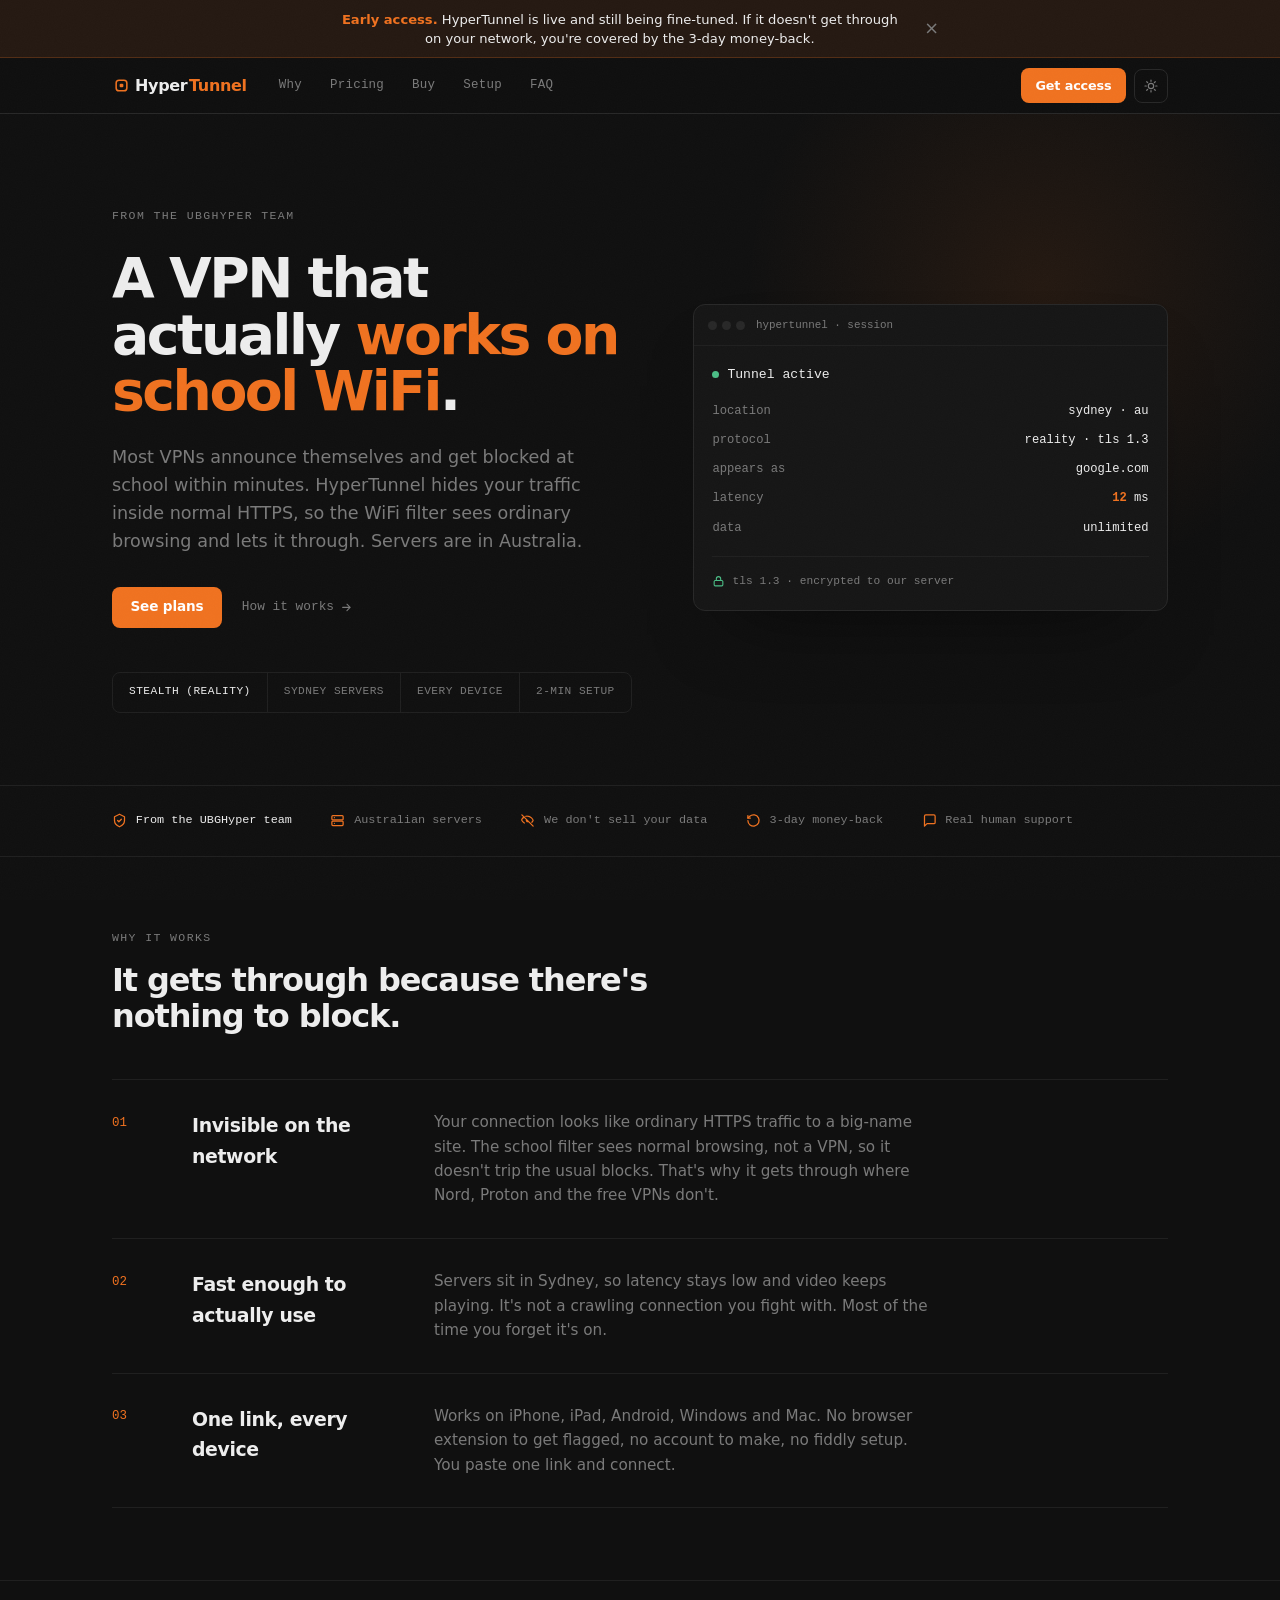
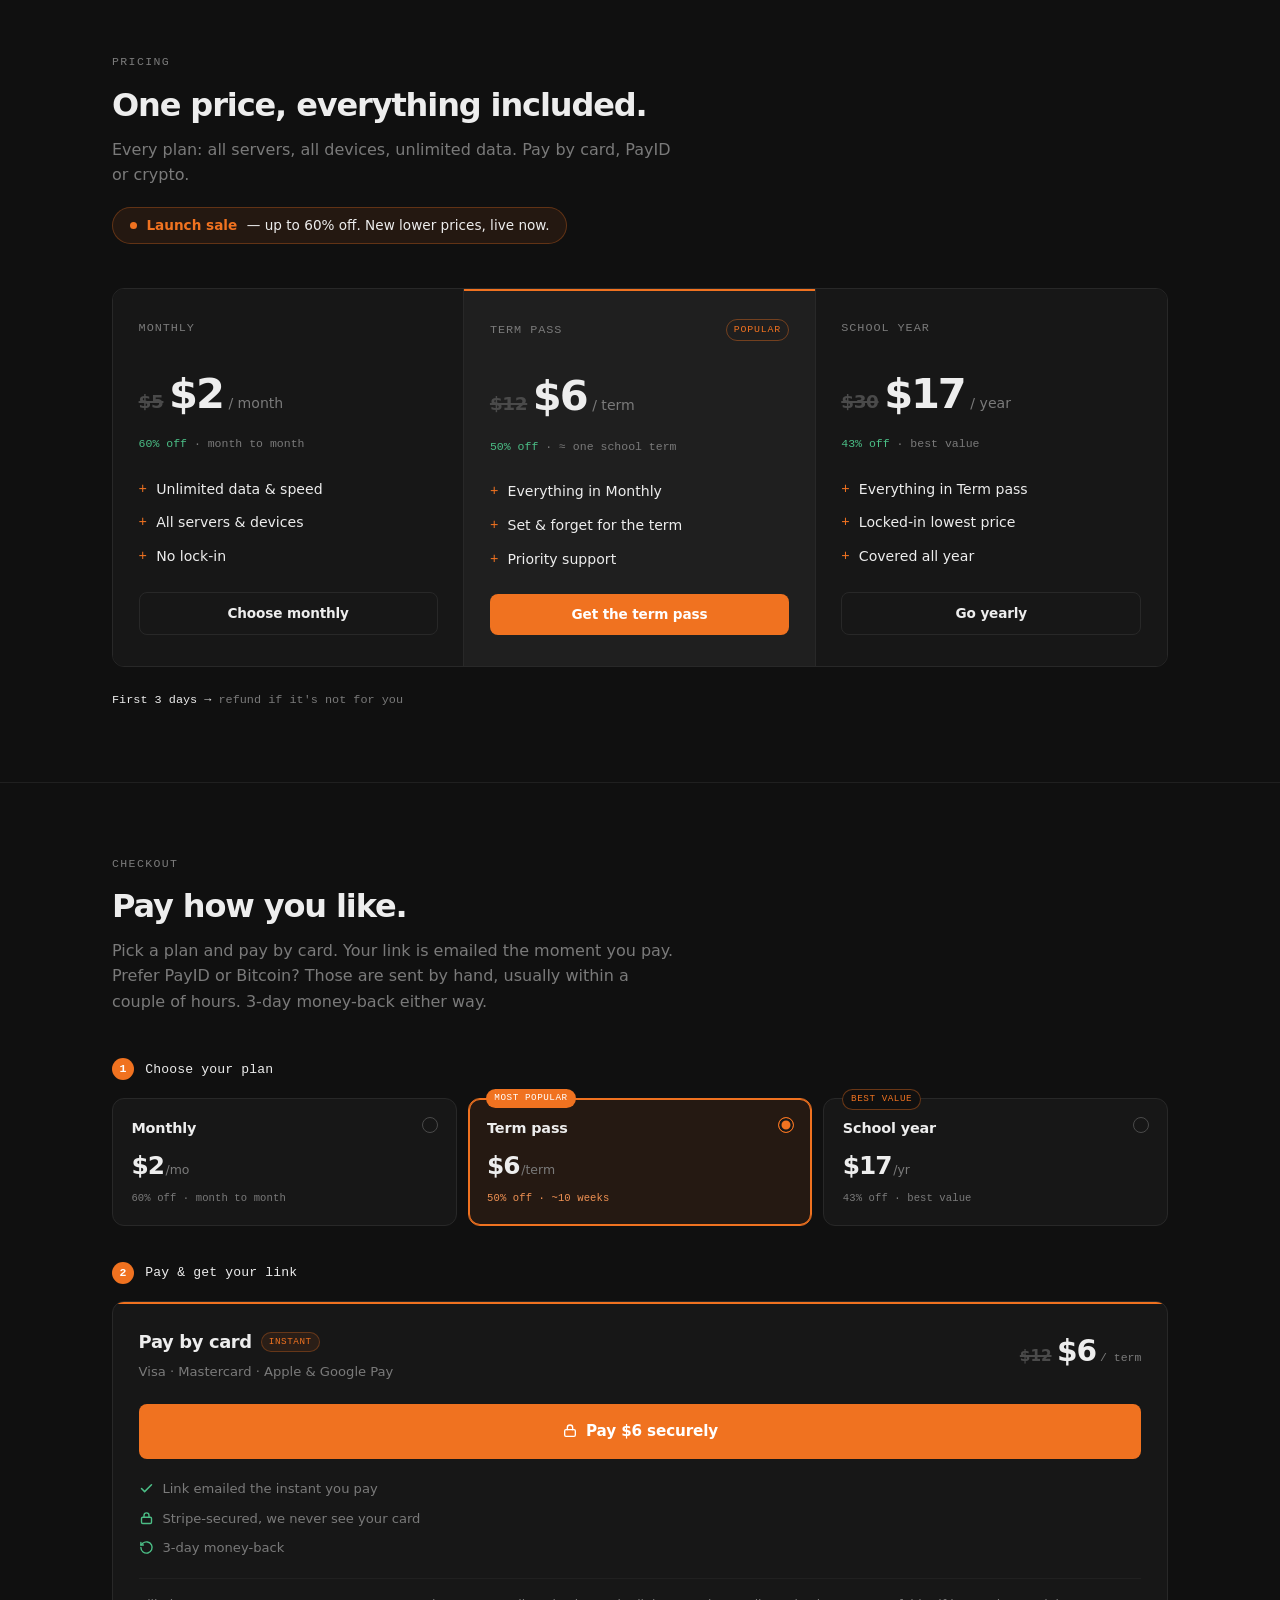
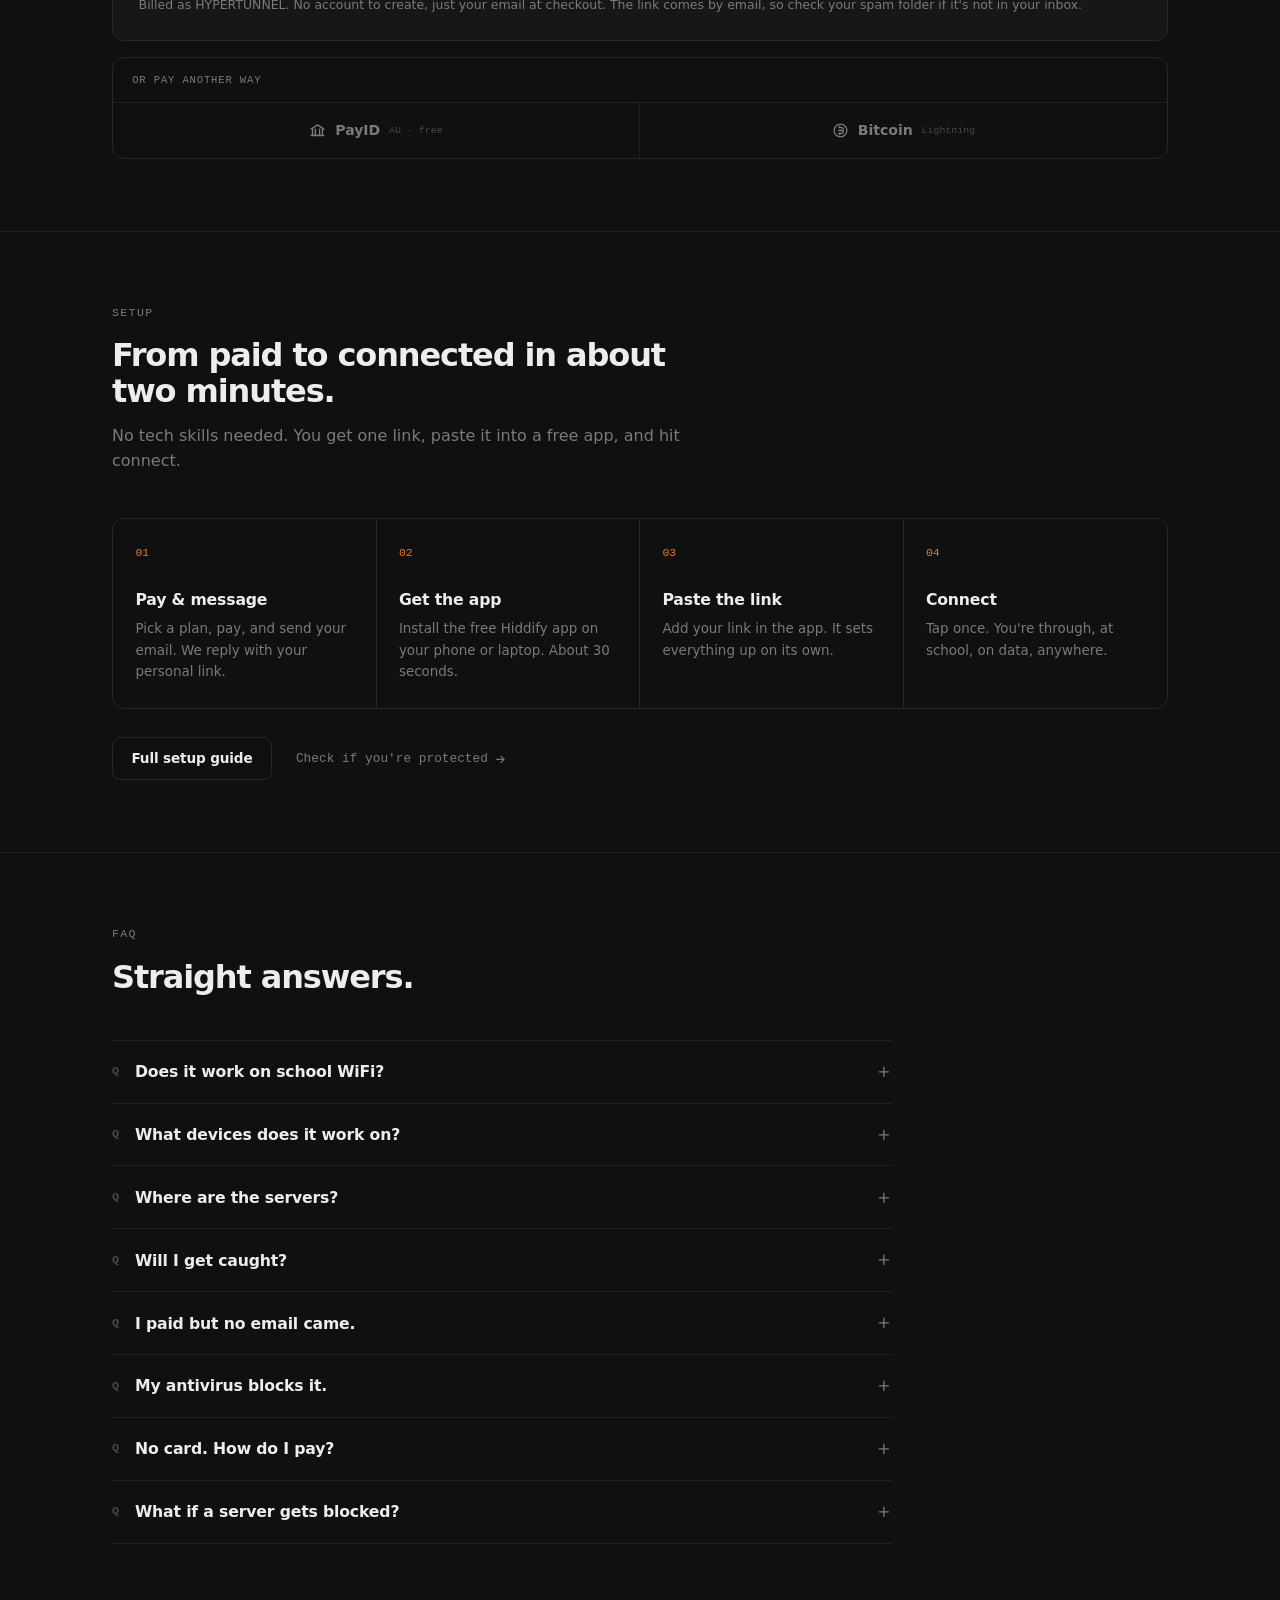
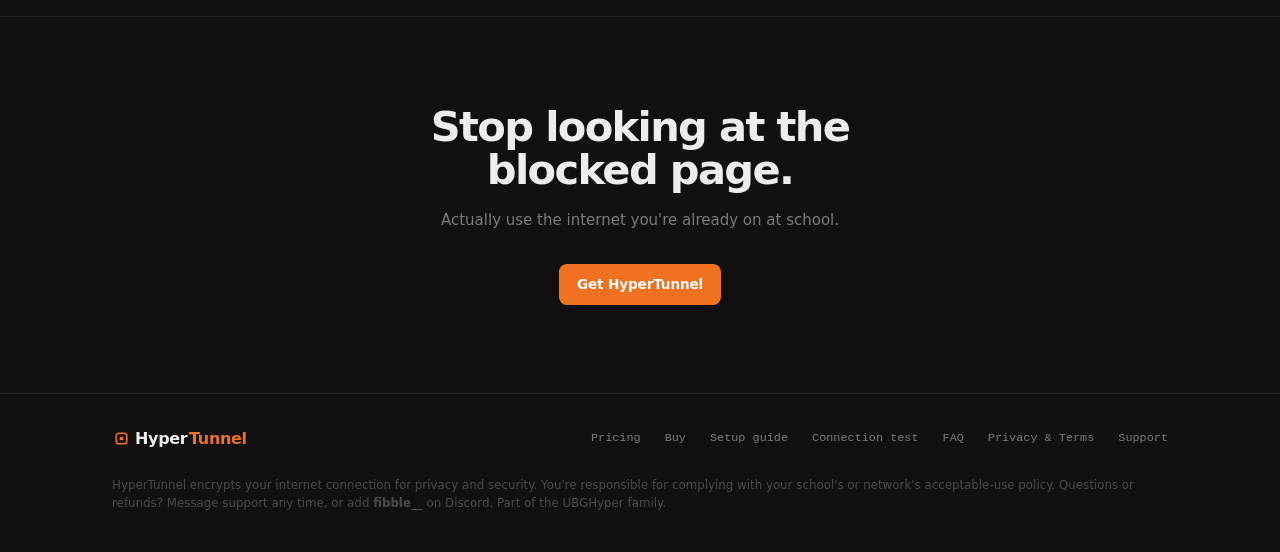
==== commit 003ea8d2: "Fix price/link mismatch; add launch sale pricing The deployed site advertised $2/$6/$17 on the plan " ====
--- a/index.html
+++ b/index.html
@@ -194,23 +194,24 @@
         <span class="kicker">Pricing</span>
         <h2>One price, everything included.</h2>
         <p>Every plan: all servers, all devices, unlimited data. Pay by card, PayID or crypto.</p>
+        <div class="sale-strip"><span class="sale-dot" aria-hidden="true"></span><b>Launch sale</b> — up to 60% off. New lower prices, live now.</div>
       </div>
       <div class="plans">
         <div class="plan">
           <div class="plan-top"><span class="plan-name">Monthly</span></div>
-          <div class="plan-price"><span class="amt">$2</span><span class="per">/ month</span></div>
-          <div class="plan-note">Month to month.</div>
+          <div class="plan-price"><span class="was">$5</span><span class="amt">$2</span><span class="per">/ month</span></div>
+          <div class="plan-note"><span class="save">60% off</span> · month to month</div>
           <ul>
             <li>Unlimited data &amp; speed</li>
             <li>All servers &amp; devices</li>
-            <li>Cancel anytime</li>
+            <li>No lock-in</li>
           </ul>
           <a href="#checkout" class="btn btn-line btn-block" data-plan-key="monthly">Choose monthly</a>
         </div>
         <div class="plan feat">
           <div class="plan-top"><span class="plan-name">Term pass</span><span class="plan-pop">Popular</span></div>
-          <div class="plan-price"><span class="amt">$6</span><span class="per">/ term</span></div>
-          <div class="plan-note">≈ one school term · <span class="save">save 20%</span></div>
+          <div class="plan-price"><span class="was">$12</span><span class="amt">$6</span><span class="per">/ term</span></div>
+          <div class="plan-note"><span class="save">50% off</span> · ≈ one school term</div>
           <ul>
             <li>Everything in Monthly</li>
             <li>Set &amp; forget for the term</li>
@@ -220,8 +221,8 @@
         </div>
         <div class="plan">
           <div class="plan-top"><span class="plan-name">School year</span></div>
-          <div class="plan-price"><span class="amt">$17</span><span class="per">/ year</span></div>
-          <div class="plan-note"><span class="save">save 50%</span> · best value</div>
+          <div class="plan-price"><span class="was">$30</span><span class="amt">$17</span><span class="per">/ year</span></div>
+          <div class="plan-note"><span class="save">43% off</span> · best value</div>
           <ul>
             <li>Everything in Term pass</li>
             <li>Locked-in lowest price</li>
@@ -254,21 +255,21 @@
               <span class="pp-check" aria-hidden="true"></span>
               <span class="pp-name">Monthly</span>
               <span class="pp-price">$2<span class="pp-per">/mo</span></span>
-              <span class="pp-sub">Month to month</span>
+              <span class="pp-sub">60% off · month to month</span>
             </button>
             <button class="pay-plan on" data-plan-key="term" role="radio" aria-checked="true">
               <span class="pp-tag">Most popular</span>
               <span class="pp-check" aria-hidden="true"></span>
               <span class="pp-name">Term pass</span>
               <span class="pp-price">$6<span class="pp-per">/term</span></span>
-              <span class="pp-sub">Save 20% · ~10 weeks</span>
+              <span class="pp-sub">50% off · ~10 weeks</span>
             </button>
             <button class="pay-plan" data-plan-key="year" role="radio" aria-checked="false">
               <span class="pp-tag alt">Best value</span>
               <span class="pp-check" aria-hidden="true"></span>
               <span class="pp-name">School year</span>
               <span class="pp-price">$17<span class="pp-per">/yr</span></span>
-              <span class="pp-sub">Save 50%</span>
+              <span class="pp-sub">43% off · best value</span>
             </button>
           </div>
         </div>
@@ -284,11 +285,11 @@
                 <div class="pay-card-title">Pay by card <span class="pay-chip">Instant</span></div>
                 <div class="pay-card-sub">Visa · Mastercard · Apple &amp; Google&nbsp;Pay</div>
               </div>
-              <div class="pay-total"><span class="pay-total-amt" id="payTotal">$12</span><span class="pay-total-per" id="payPer">/ term</span></div>
+              <div class="pay-total"><span class="pay-total-was" id="payWas">$12</span><span class="pay-total-amt" id="payTotal">$6</span><span class="pay-total-per" id="payPer">/ term</span></div>
             </div>
             <a href="FILL:STRIPE" target="_blank" rel="noopener" class="btn btn-block pay-btn" id="stripe-btn">
               <svg viewBox="0 0 24 24" fill="none" stroke="currentColor" stroke-width="2" stroke-linecap="round" stroke-linejoin="round" width="16" height="16"><rect x="4" y="10" width="16" height="10" rx="2"/><path d="M8 10V7a4 4 0 0 1 8 0v3"/></svg>
-              <span>Pay $<span class="ckamt">12</span> securely</span>
+              <span>Pay $<span class="ckamt">6</span> securely</span>
             </a>
             <div class="pay-trust">
               <span><svg viewBox="0 0 24 24" fill="none" stroke="currentColor" stroke-width="2.4" stroke-linecap="round" stroke-linejoin="round"><path d="M20 6L9 17l-5-5"/></svg> Link emailed the instant you pay</span>
@@ -314,10 +315,10 @@
 
             <!-- PayID (manual) -->
             <div class="pay-alt-body" id="pane-payid" hidden>
-              <p class="co-desc">In your bank app: <b>Pay Someone → PayID</b> and send <b>$<span class="ckamt">12</span></b> to:</p>
+              <p class="co-desc">In your bank app: <b>Pay Someone → PayID</b> and send <b>$<span class="ckamt">6</span></b> to:</p>
               <div class="field"><span class="fl">PayID</span><span class="fv" id="v-payid">FILL:PAYID</span><button class="copy" data-copy="v-payid">Copy</button></div>
               <ol class="co-steps">
-                <li>Send exactly <b>$<span class="ckamt">12</span></b>.</li>
+                <li>Send exactly <b>$<span class="ckamt">6</span></b>.</li>
                 <li>Put <b>your email</b> in the payment description.</li>
                 <li>Hit <b>I've paid</b> and send us the reference.</li>
               </ol>
@@ -327,7 +328,7 @@
 
             <!-- Bitcoin / Lightning (manual) -->
             <div class="pay-alt-body" id="pane-crypto" hidden>
-              <p class="co-desc">Send <b>$<span class="ckamt">12</span></b> worth of Bitcoin over the <b>Lightning Network</b> to this address, then tap “I've paid”:</p>
+              <p class="co-desc">Send <b>$<span class="ckamt">6</span></b> worth of Bitcoin over the <b>Lightning Network</b> to this address, then tap “I've paid”:</p>
               <div class="field"><span class="fl">BTC · Lightning</span><span class="fv" id="v-btc">duebuddy247@walletofsatoshi.com</span><button class="copy" data-copy="v-btc">Copy</button></div>
               <div class="co-cta"><a href="#" class="btn btn-line" id="cta-crypto">I've paid, send my link</a></div>
               <p class="co-fine">This is a Lightning address (Wallet of Satoshi). Pay from any Lightning wallet and include your email with the payment. Manual method: we send the link by hand, usually within a couple of hours. Check your spam folder for it.</p>
--- a/styles.css
+++ b/styles.css
@@ -187,6 +187,8 @@
 .plan-pop { font-family: var(--mono); font-size: .62rem; letter-spacing: .08em; text-transform: uppercase; color: var(--accent); border: 1px solid color-mix(in srgb, var(--accent) 40%, transparent); padding: .12rem .45rem; border-radius: 999px; }
 .plan-price { display: flex; align-items: baseline; gap: .35rem; }
 .plan-price .amt { font-size: 2.6rem; font-weight: 800; letter-spacing: -.05em; }
+/* pre-sale price, struck through — sits to the left of the live amount */
+.plan-price .was { font-size: 1.15rem; font-weight: 600; letter-spacing: -.02em; color: var(--faint); text-decoration: line-through; text-decoration-thickness: 1.5px; }
 .plan-price .per { color: var(--muted); font-size: .88rem; }
 .plan-note { font-family: var(--mono); font-size: .72rem; color: var(--muted); margin-top: .5rem; min-height: 1em; }
 .plan-note .save { color: var(--good); }
@@ -196,6 +198,17 @@
 .plan li.dim { color: var(--muted); }
 .pricing-note { margin-top: 1.5rem; font-family: var(--mono); font-size: .74rem; color: var(--muted); display: flex; gap: 1.5rem; flex-wrap: wrap; }
 .pricing-note b { color: var(--text); font-weight: 500; }
+/* launch-sale pill under the pricing heading */
+.sale-strip {
+  display: inline-flex; align-items: center; gap: .6rem; margin-top: 1.2rem;
+  font-size: .85rem; line-height: 1.4; color: var(--text);
+  background: var(--accent-soft); border: 1px solid color-mix(in srgb, var(--accent) 30%, transparent);
+  border-radius: 999px; padding: .5rem 1.05rem;
+}
+.sale-strip b { color: var(--accent); font-weight: 600; }
+.sale-dot { width: 7px; height: 7px; border-radius: 50%; background: var(--accent); flex-shrink: 0; animation: pulse-accent 2.4s var(--ease) infinite; }
+@keyframes pulse-accent { 0%, 100% { box-shadow: 0 0 0 0 color-mix(in srgb, var(--accent) 45%, transparent); } 70% { box-shadow: 0 0 0 6px transparent; } }
+@media (max-width: 620px) { .sale-strip { border-radius: var(--r-lg); align-items: flex-start; } }
 
 /* === CHECKOUT — shared field / steps styles (used by the pay-alt panels) === */
 .co-desc { color: var(--muted); font-size: .9rem; margin: 0 0 1.3rem; max-width: 54ch; }
@@ -239,6 +252,8 @@
 .pay-chip { font-family: var(--mono); font-size: .58rem; font-weight: 500; letter-spacing: .06em; text-transform: uppercase; color: var(--accent); background: var(--accent-soft); border: 1px solid color-mix(in srgb, var(--accent) 30%, transparent); padding: .1rem .45rem; border-radius: 999px; }
 .pay-card-sub { color: var(--muted); font-size: .82rem; margin-top: .3rem; }
 .pay-total { text-align: right; white-space: nowrap; flex-shrink: 0; }
+.pay-total-was { font-size: .95rem; font-weight: 600; color: var(--faint); text-decoration: line-through; text-decoration-thickness: 1.5px; margin-right: .35rem; }
+.pay-total-was[hidden] { display: none; }
 .pay-total-amt { font-size: 1.85rem; font-weight: 800; letter-spacing: -.04em; }
 .pay-total-per { font-family: var(--mono); font-size: .72rem; color: var(--muted); margin-left: .25rem; }
 .pay-btn { padding: .95rem 1.2rem; font-size: .95rem; }
@@ -347,4 +362,4 @@
   .spec { width: 100%; }
   .spec span { border-right: none; border-bottom: 1px solid var(--line); flex: 1 1 100%; }
 }
-@media (prefers-reduced-motion: reduce) { .rise, .js .reveal { animation: none; opacity: 1; transform: none; transition: none; } .hc-live { animation: none; } html { scroll-behavior: auto; } }
+@media (prefers-reduced-motion: reduce) { .rise, .js .reveal { animation: none; opacity: 1; transform: none; transition: none; } .hc-live, .sale-dot { animation: none; } html { scroll-behavior: auto; } }
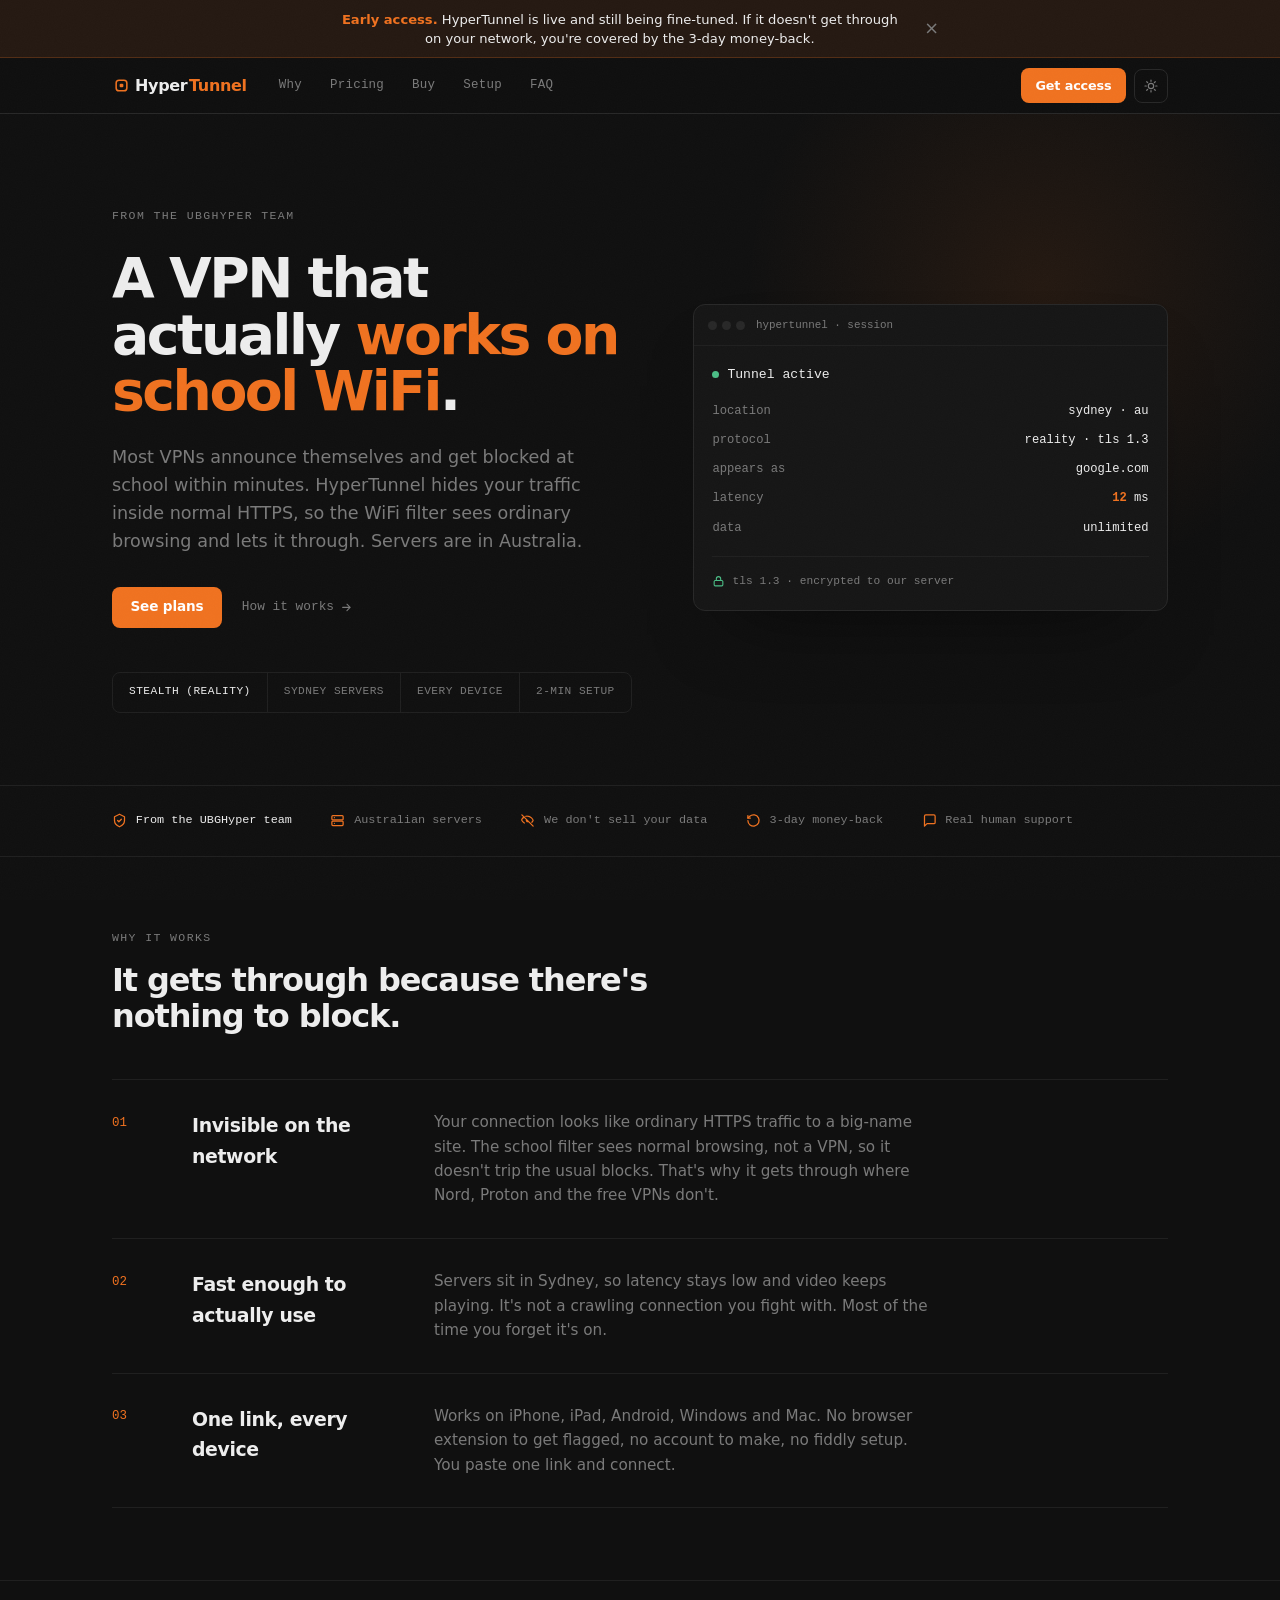
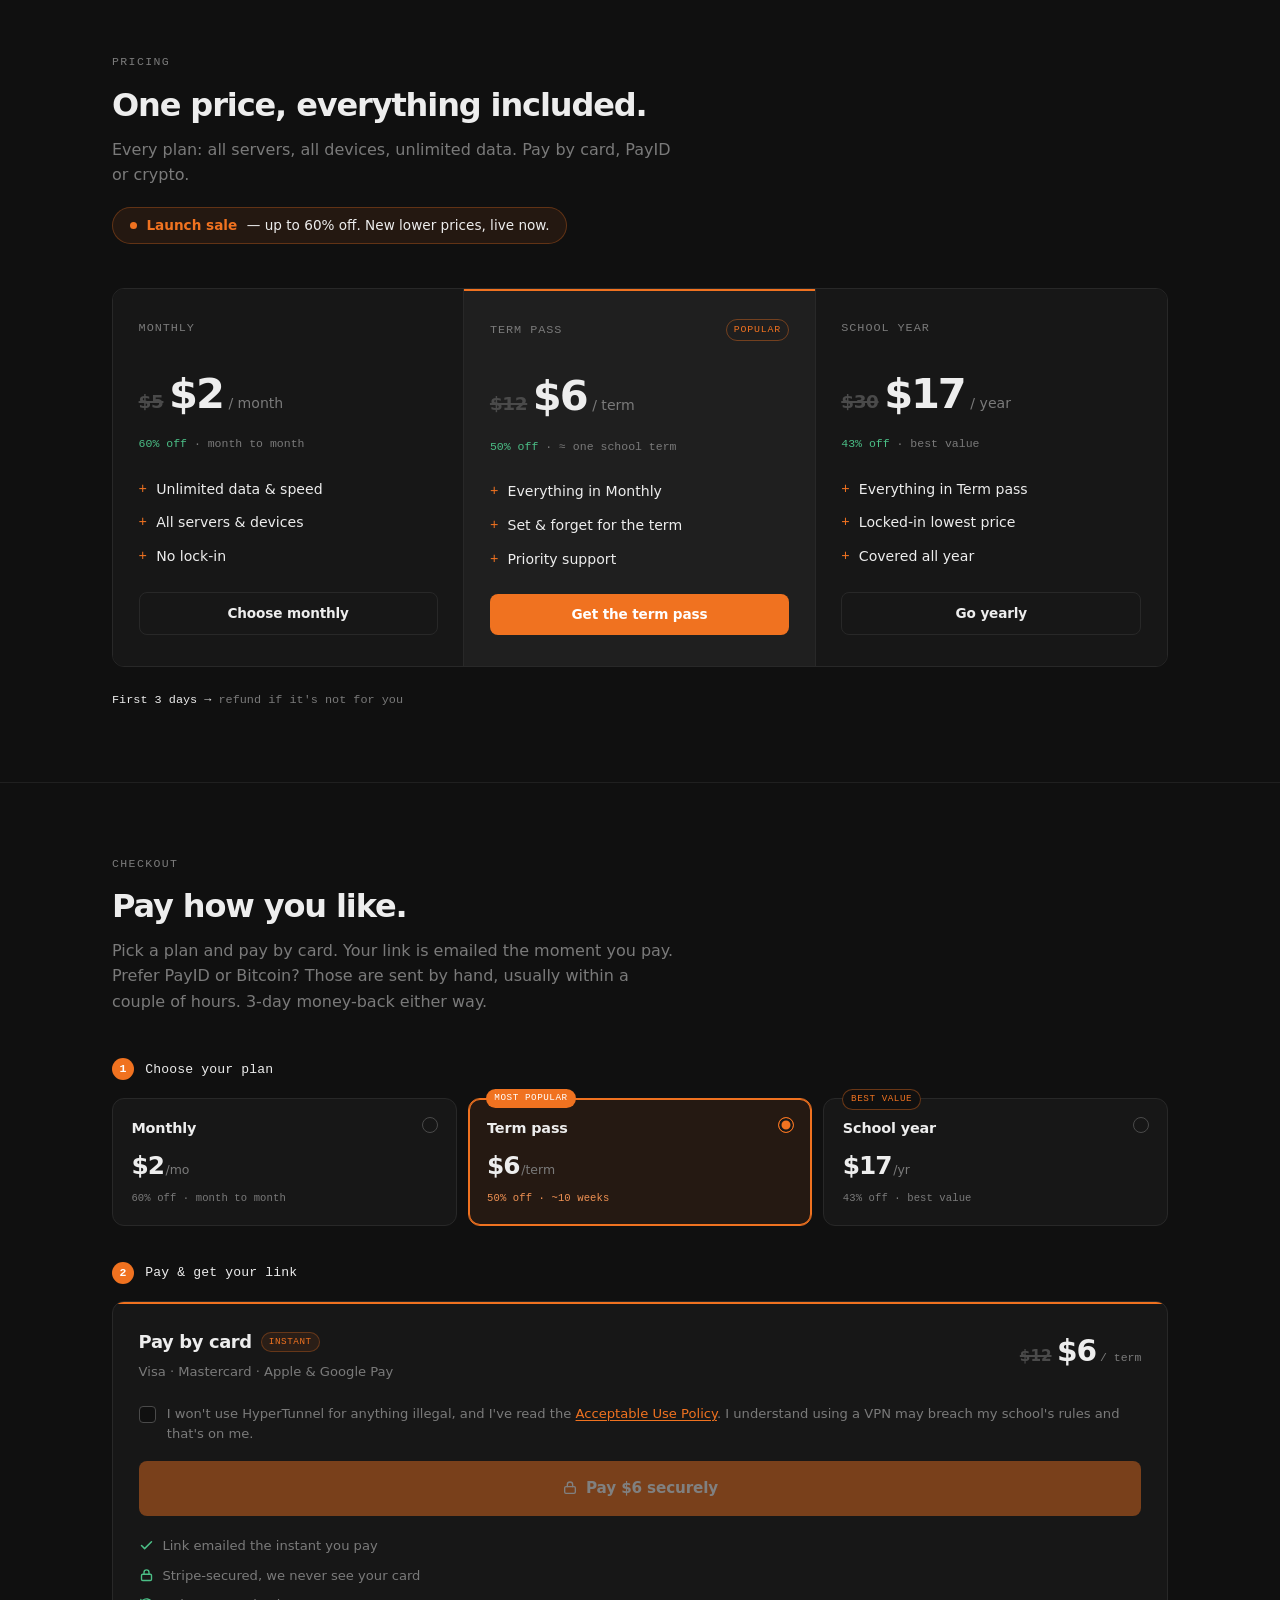
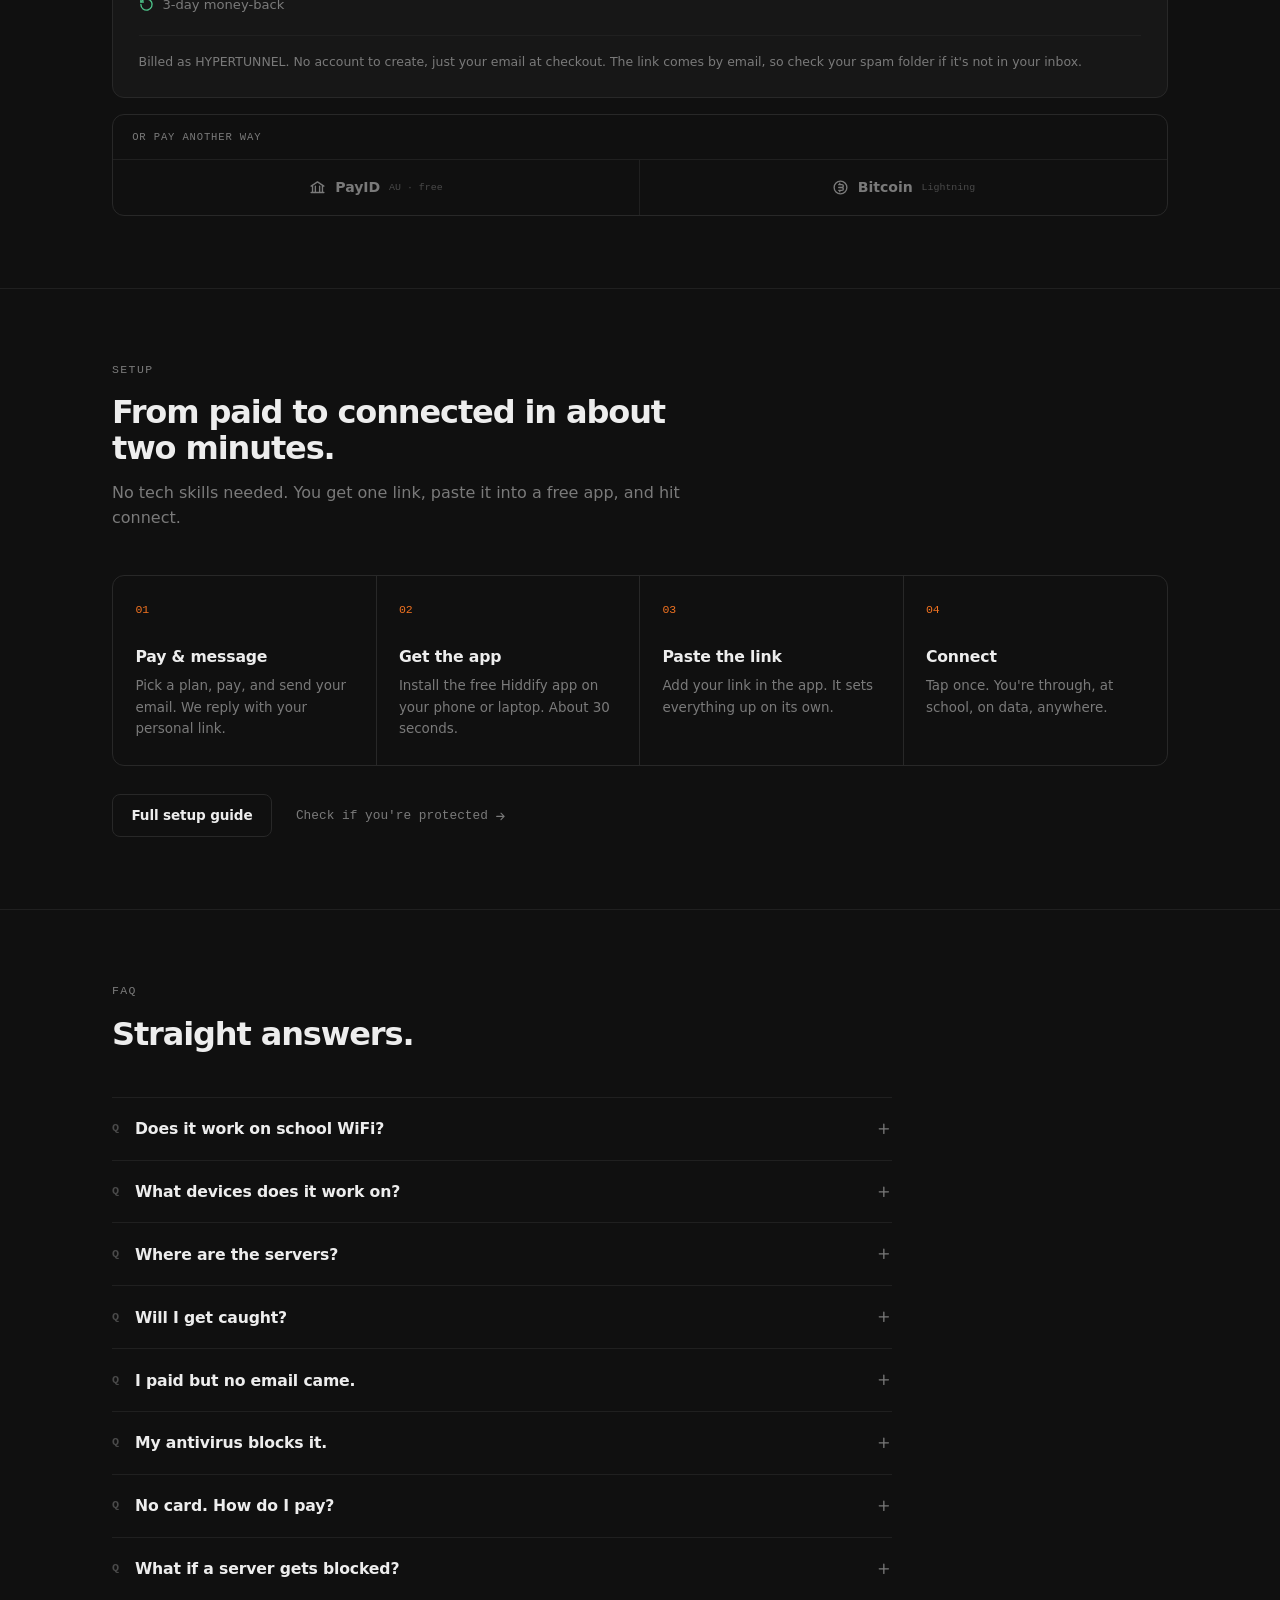
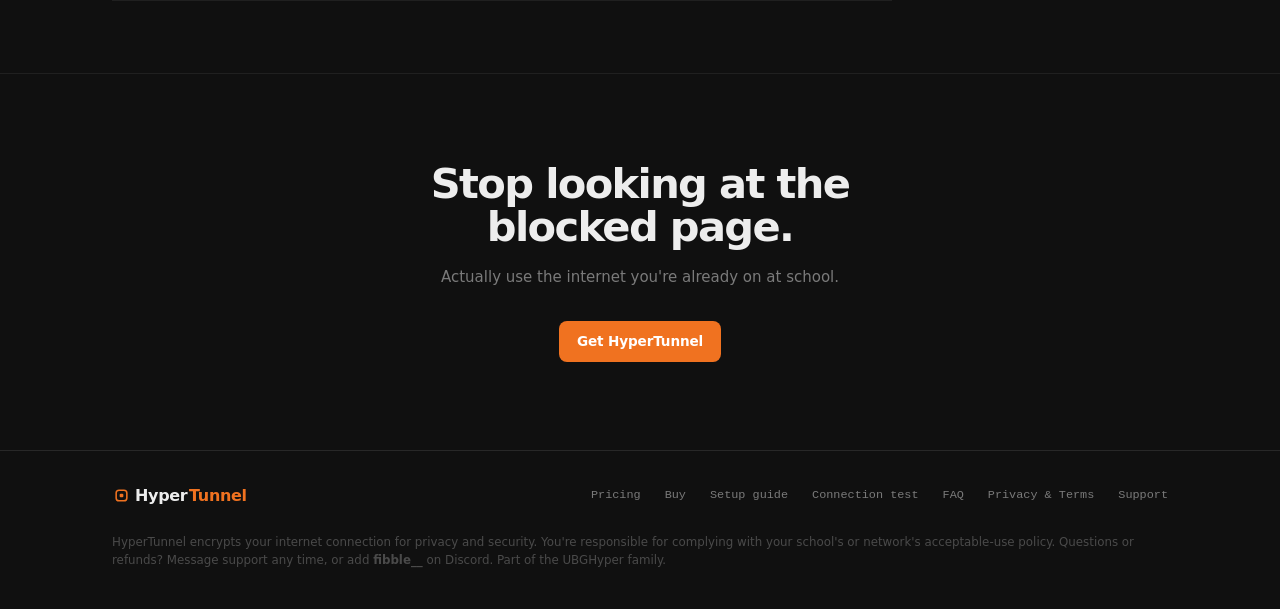
==== commit 52457a74: "Add acceptable-use gate to checkout Card and both manual "I've paid" CTAs stay locked until the cust" ====
--- a/index.html
+++ b/index.html
@@ -56,21 +56,28 @@
 </script>
 
 <!-- ============================================================
-     BEFORE GOING LIVE — replace every  FILL:  in this file.
-     Payment settings live in script.js (edit these):
-       CONTACT          · order / support email (already set to admin@ubghyper.xyz)
-       PLANS[*].stripe  · a Stripe Payment Link per plan (currently TEST-mode links)
-       PLANS[*].price   · the dollar amounts (drive the whole checkout)
-     Inline in the page:
-       FILL:PAYID · your PayID (phone/email on the adult's bank)
-       (Bitcoin Lightning address is already set in the Crypto panel.)
+     LIVE — taking real payments. Prices and Stripe links live in script.js (PLANS).
+     Change them there, never here: every amount on this page is rewritten from PLANS
+     at load, so the price shown always matches the link that gets charged.
+     Amounts must also exist (in cents) in PLAN_DAYS in automation/worker.js, or the
+     buyer silently gets the 30-day fallback instead of the plan they paid for.
+     Still outstanding:
+       FILL:PAYID · the adult's PayID — the PayID panel is broken until this is set
+       FILL:STRIPE · href fallback on the card button; only shown if script.js fails
      ============================================================ -->
 
 <link rel="preconnect" href="https://fonts.googleapis.com">
 <link rel="preconnect" href="https://fonts.gstatic.com" crossorigin>
 <link rel="stylesheet" href="https://fonts.googleapis.com/css2?family=Inter:wght@400;500;600;700;800&family=JetBrains+Mono:wght@400;500;600&display=swap">
 
-<link rel="stylesheet" href="styles.css">
+<!-- ?v= is a cache-buster. GitHub Pages sends Cache-Control: max-age=600 on every file
+     independently, so without this a returning visitor can get a NEW index.html (new
+     prices) alongside a STALE cached script.js (old prices + old Payment Links) — which
+     is how a customer once saw $2 and got charged $5.
+     BUMP THIS whenever script.js or styles.css changes — format YYYYMMDD + 2-digit
+     sequence, so several deploys in one day each get a distinct value. Reusing a value
+     after changing a file leaves visitors on the stale copy for up to 10 minutes. -->
+<link rel="stylesheet" href="styles.css?v=2026072803">
 
 <!-- Google Analytics (GA4) -->
 <script async src="https://www.googletagmanager.com/gtag/js?id=G-HCM57K1ZP2"></script>
@@ -199,7 +206,7 @@
       <div class="plans">
         <div class="plan">
           <div class="plan-top"><span class="plan-name">Monthly</span></div>
-          <div class="plan-price"><span class="was">$5</span><span class="amt">$2</span><span class="per">/ month</span></div>
+          <div class="plan-price"><span class="was" data-was-for="monthly">$5</span><span class="amt" data-price-for="monthly">$2</span><span class="per">/ month</span></div>
           <div class="plan-note"><span class="save">60% off</span> · month to month</div>
           <ul>
             <li>Unlimited data &amp; speed</li>
@@ -210,7 +217,7 @@
         </div>
         <div class="plan feat">
           <div class="plan-top"><span class="plan-name">Term pass</span><span class="plan-pop">Popular</span></div>
-          <div class="plan-price"><span class="was">$12</span><span class="amt">$6</span><span class="per">/ term</span></div>
+          <div class="plan-price"><span class="was" data-was-for="term">$12</span><span class="amt" data-price-for="term">$6</span><span class="per">/ term</span></div>
           <div class="plan-note"><span class="save">50% off</span> · ≈ one school term</div>
           <ul>
             <li>Everything in Monthly</li>
@@ -221,7 +228,7 @@
         </div>
         <div class="plan">
           <div class="plan-top"><span class="plan-name">School year</span></div>
-          <div class="plan-price"><span class="was">$30</span><span class="amt">$17</span><span class="per">/ year</span></div>
+          <div class="plan-price"><span class="was" data-was-for="year">$30</span><span class="amt" data-price-for="year">$17</span><span class="per">/ year</span></div>
           <div class="plan-note"><span class="save">43% off</span> · best value</div>
           <ul>
             <li>Everything in Term pass</li>
@@ -254,21 +261,21 @@
             <button class="pay-plan" data-plan-key="monthly" role="radio" aria-checked="false">
               <span class="pp-check" aria-hidden="true"></span>
               <span class="pp-name">Monthly</span>
-              <span class="pp-price">$2<span class="pp-per">/mo</span></span>
+              <span class="pp-price"><span data-price-for="monthly">$2</span><span class="pp-per">/mo</span></span>
               <span class="pp-sub">60% off · month to month</span>
             </button>
             <button class="pay-plan on" data-plan-key="term" role="radio" aria-checked="true">
               <span class="pp-tag">Most popular</span>
               <span class="pp-check" aria-hidden="true"></span>
               <span class="pp-name">Term pass</span>
-              <span class="pp-price">$6<span class="pp-per">/term</span></span>
+              <span class="pp-price"><span data-price-for="term">$6</span><span class="pp-per">/term</span></span>
               <span class="pp-sub">50% off · ~10 weeks</span>
             </button>
             <button class="pay-plan" data-plan-key="year" role="radio" aria-checked="false">
               <span class="pp-tag alt">Best value</span>
               <span class="pp-check" aria-hidden="true"></span>
               <span class="pp-name">School year</span>
-              <span class="pp-price">$17<span class="pp-per">/yr</span></span>
+              <span class="pp-price"><span data-price-for="year">$17</span><span class="pp-per">/yr</span></span>
               <span class="pp-sub">43% off · best value</span>
             </button>
           </div>
@@ -287,6 +294,10 @@
               </div>
               <div class="pay-total"><span class="pay-total-was" id="payWas">$12</span><span class="pay-total-amt" id="payTotal">$6</span><span class="pay-total-per" id="payPer">/ term</span></div>
             </div>
+            <label class="agree" for="agree">
+              <input type="checkbox" id="agree">
+              <span>I won't use HyperTunnel for anything illegal, and I've read the <a href="legal.html#acceptable-use" target="_blank" rel="noopener">Acceptable Use Policy</a>. I understand using a VPN may breach my school's rules and that's on me.</span>
+            </label>
             <a href="FILL:STRIPE" target="_blank" rel="noopener" class="btn btn-block pay-btn" id="stripe-btn">
               <svg viewBox="0 0 24 24" fill="none" stroke="currentColor" stroke-width="2" stroke-linecap="round" stroke-linejoin="round" width="16" height="16"><rect x="4" y="10" width="16" height="10" rx="2"/><path d="M8 10V7a4 4 0 0 1 8 0v3"/></svg>
               <span>Pay $<span class="ckamt">6</span> securely</span>
@@ -407,6 +418,6 @@
   <p class="foot-fine">HyperTunnel encrypts your internet connection for privacy and security. You're responsible for complying with your school's or network's acceptable-use policy. Questions or refunds? Message support any time, or add <b>fibble__</b> on Discord. Part of the UBGHyper family.</p>
 </footer>
 
-<script src="script.js" defer></script>
+<script src="script.js?v=2026072803" defer></script>
 </body>
 </html>
--- a/styles.css
+++ b/styles.css
@@ -256,6 +256,15 @@
 .pay-total-was[hidden] { display: none; }
 .pay-total-amt { font-size: 1.85rem; font-weight: 800; letter-spacing: -.04em; }
 .pay-total-per { font-family: var(--mono); font-size: .72rem; color: var(--muted); margin-left: .25rem; }
+/* acceptable-use gate */
+.agree { display: flex; align-items: flex-start; gap: .7rem; margin: 0 0 1.1rem; font-size: .82rem; line-height: 1.5; color: var(--muted); cursor: pointer; }
+.agree input { appearance: none; -webkit-appearance: none; position: relative; flex-shrink: 0; width: 17px; height: 17px; margin-top: .12rem; border: 1.5px solid var(--faint); border-radius: 4px; background: var(--bg); cursor: pointer; transition: background var(--dur), border-color var(--dur); }
+.agree input:checked { background: var(--accent); border-color: var(--accent); }
+.agree input:checked::after { content: ""; position: absolute; left: 4.5px; top: 1px; width: 4px; height: 9px; border: solid #fff; border-width: 0 2px 2px 0; transform: rotate(45deg); }
+.agree a { color: var(--accent); text-decoration: underline; text-underline-offset: 2px; }
+.agree.nudge { animation: nudge .45s var(--ease); }
+@keyframes nudge { 0%, 100% { transform: translateX(0); } 20%, 60% { transform: translateX(-5px); } 40%, 80% { transform: translateX(5px); } }
+.is-locked { opacity: .45; cursor: not-allowed; }
 .pay-btn { padding: .95rem 1.2rem; font-size: .95rem; }
 .pay-trust { display: flex; flex-direction: column; gap: .55rem; margin-top: 1.2rem; }
 .pay-trust span { display: inline-flex; align-items: center; gap: .55rem; font-size: .82rem; color: var(--muted); }
@@ -304,6 +313,8 @@
 .legal .lead { color: var(--muted); font-size: 1.02rem; margin-top: 1rem; max-width: 60ch; }
 .legal h2 { font-size: 1.3rem; font-weight: 700; letter-spacing: -.025em; margin: 2.6rem 0 .2rem; padding-top: 2.2rem; border-top: 1px solid var(--line); }
 .legal h3 { font-size: 1rem; font-weight: 600; letter-spacing: -.01em; margin: 1.5rem 0 .2rem; }
+/* anchored headings (e.g. #acceptable-use) must clear the sticky nav */
+.legal h2[id], .legal h3[id] { scroll-margin-top: calc(var(--nav-h) + 1.25rem); }
 .legal p, .legal li { color: var(--muted); font-size: .95rem; margin-top: .65rem; max-width: 68ch; }
 .legal ul { margin: .5rem 0 0 1.1rem; }
 .legal li { margin-top: .4rem; }
@@ -362,4 +373,4 @@
   .spec { width: 100%; }
   .spec span { border-right: none; border-bottom: 1px solid var(--line); flex: 1 1 100%; }
 }
-@media (prefers-reduced-motion: reduce) { .rise, .js .reveal { animation: none; opacity: 1; transform: none; transition: none; } .hc-live, .sale-dot { animation: none; } html { scroll-behavior: auto; } }
+@media (prefers-reduced-motion: reduce) { .rise, .js .reveal { animation: none; opacity: 1; transform: none; transition: none; } .hc-live, .sale-dot, .agree.nudge { animation: none; } html { scroll-behavior: auto; } }
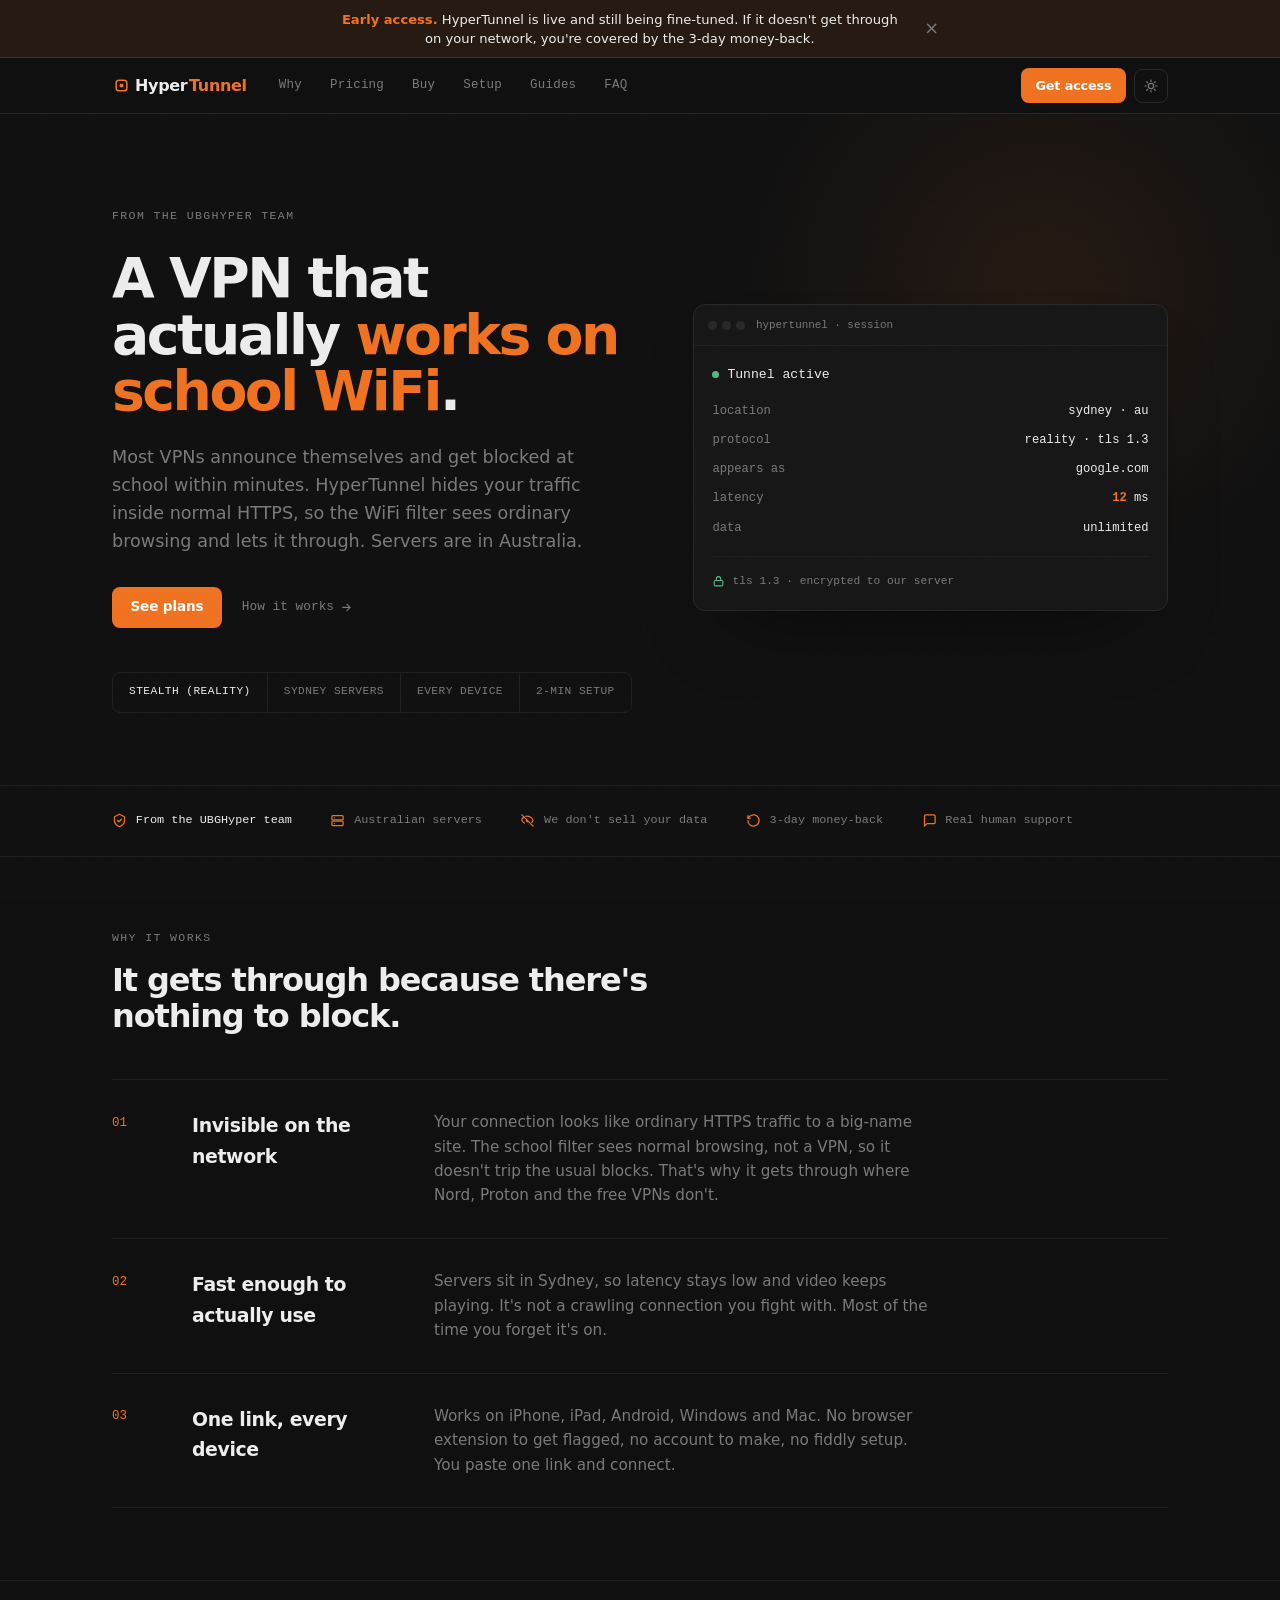
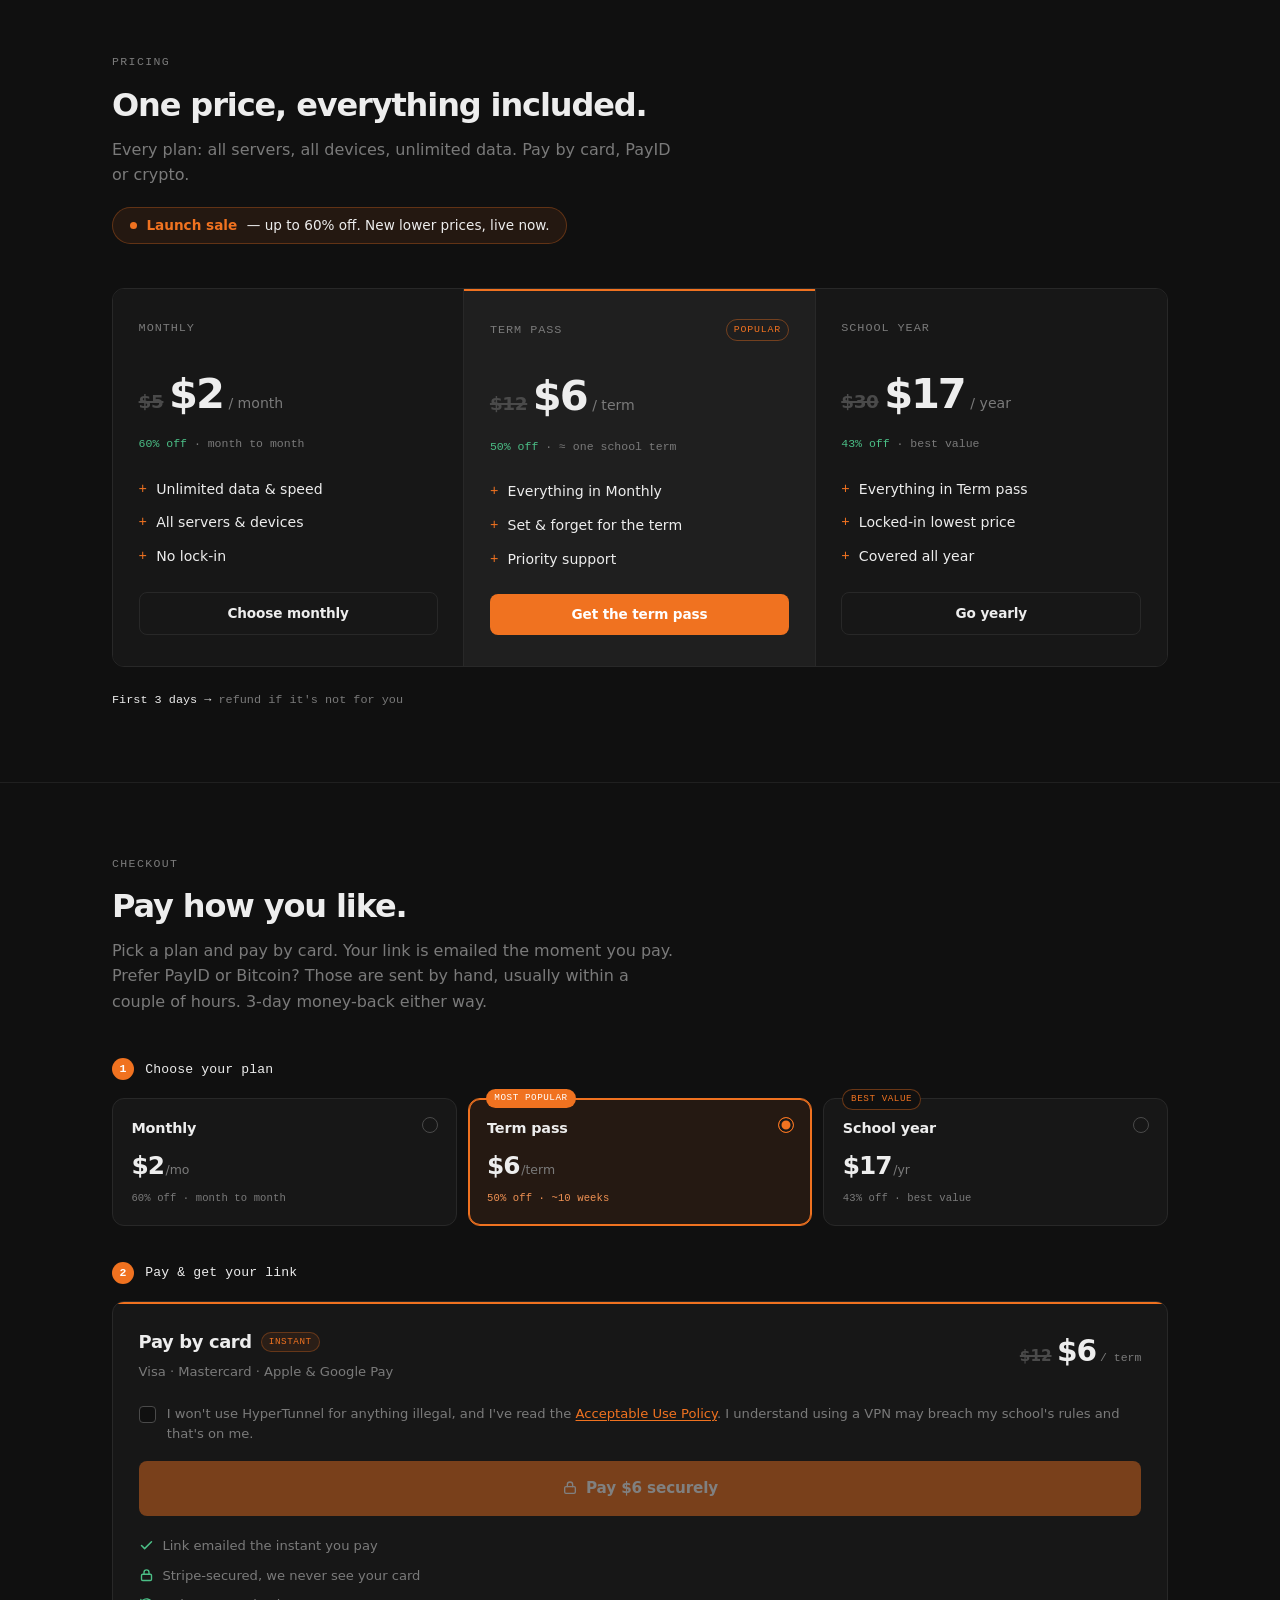
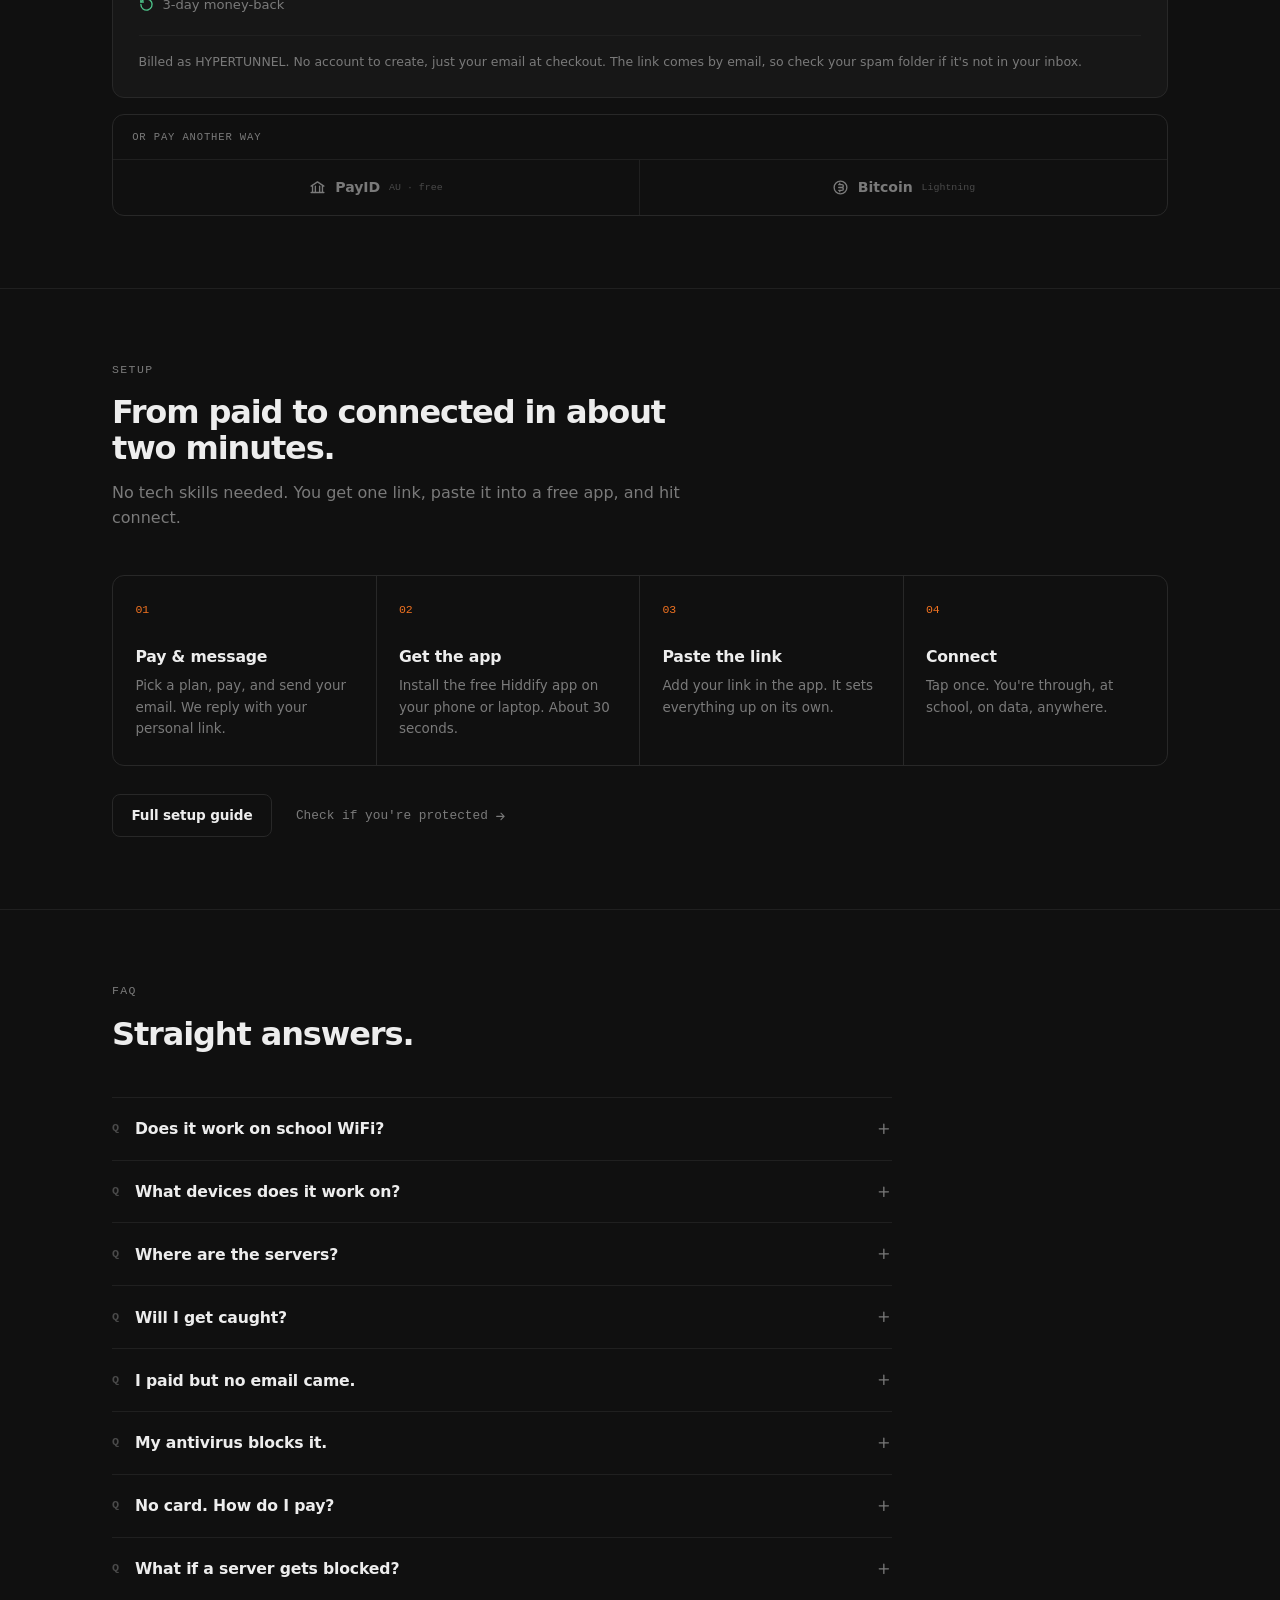
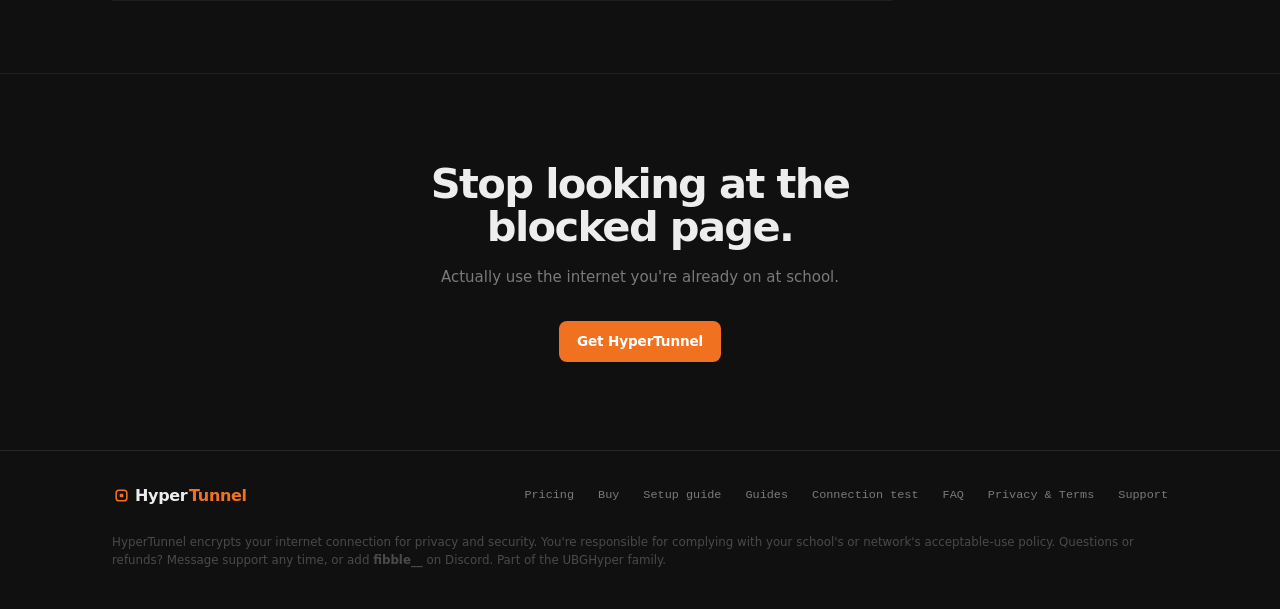
==== commit 6272bb87: "Add SEO guide section: 4 articles + hub page Targets buyer-intent long-tail queries the storefront a" ====
--- a/index.html
+++ b/index.html
@@ -77,7 +77,7 @@
      BUMP THIS whenever script.js or styles.css changes — format YYYYMMDD + 2-digit
      sequence, so several deploys in one day each get a distinct value. Reusing a value
      after changing a file leaves visitors on the stale copy for up to 10 minutes. -->
-<link rel="stylesheet" href="styles.css?v=2026072803">
+<link rel="stylesheet" href="styles.css?v=2026072804">
 
 <!-- Google Analytics (GA4) -->
 <script async src="https://www.googletagmanager.com/gtag/js?id=G-HCM57K1ZP2"></script>
@@ -98,6 +98,7 @@
       <a href="#pricing">Pricing</a>
       <a href="#checkout">Buy</a>
       <a href="#setup">Setup</a>
+      <a href="guides.html">Guides</a>
       <a href="#faq">FAQ</a>
     </div>
     <div class="nav-right">
@@ -379,8 +380,8 @@
         <h2>Straight answers.</h2>
       </div>
       <div class="faq">
-        <details class="qa"><summary><span class="qn">Q</span> Does it work on school WiFi? <svg class="chev icon" viewBox="0 0 24 24" fill="none" stroke="currentColor" stroke-width="2" stroke-linecap="round" width="15" height="15"><path d="M12 5v14M5 12h14"/></svg></summary><div class="a">Yes, that's what it's built for. Your traffic looks like normal encrypted browsing, so filters that block regular VPNs usually don't detect it. It's been tested on Australian school networks.</div></details>
-        <details class="qa"><summary><span class="qn">Q</span> What devices does it work on? <svg class="chev icon" viewBox="0 0 24 24" fill="none" stroke="currentColor" stroke-width="2" stroke-linecap="round" width="15" height="15"><path d="M12 5v14M5 12h14"/></svg></summary><div class="a">iPhone, iPad, Android, Windows and Mac. It runs best on your own phone or a personal laptop. Heavily locked-down school Chromebooks that block installs can't run any VPN at all, so that's a device limit, not ours.</div></details>
+        <details class="qa"><summary><span class="qn">Q</span> Does it work on school WiFi? <svg class="chev icon" viewBox="0 0 24 24" fill="none" stroke="currentColor" stroke-width="2" stroke-linecap="round" width="15" height="15"><path d="M12 5v14M5 12h14"/></svg></summary><div class="a">Yes, that's what it's built for. Your traffic looks like normal encrypted browsing, so filters that block regular VPNs usually don't detect it. It's been tested on Australian school networks. <a href="vpn-blocked-at-school.html" style="color:var(--accent)">Here's how the filters actually work</a>.</div></details>
+        <details class="qa"><summary><span class="qn">Q</span> What devices does it work on? <svg class="chev icon" viewBox="0 0 24 24" fill="none" stroke="currentColor" stroke-width="2" stroke-linecap="round" width="15" height="15"><path d="M12 5v14M5 12h14"/></svg></summary><div class="a">iPhone, iPad, Android, Windows and Mac. It runs best on your own phone or a personal laptop. Heavily locked-down school Chromebooks that block installs can't run any VPN at all, so that's a device limit, not ours. <a href="school-chromebook-vpn.html" style="color:var(--accent)">More on Chromebooks here</a>.</div></details>
         <details class="qa"><summary><span class="qn">Q</span> Where are the servers? <svg class="chev icon" viewBox="0 0 24 24" fill="none" stroke="currentColor" stroke-width="2" stroke-linecap="round" width="15" height="15"><path d="M12 5v14M5 12h14"/></svg></summary><div class="a">All of them are in Australia, in Sydney right now. That keeps latency low if you're in AU, and it's why your connection shows up as an Australian IP once you're on.</div></details>
         <details class="qa"><summary><span class="qn">Q</span> Will I get caught? <svg class="chev icon" viewBox="0 0 24 24" fill="none" stroke="currentColor" stroke-width="2" stroke-linecap="round" width="15" height="15"><path d="M12 5v14M5 12h14"/></svg></summary><div class="a">Your connection is encrypted and looks like ordinary HTTPS, so there's nothing obvious to flag. Using a VPN can still break your school's acceptable-use policy, though. That's between you and your school, so use it responsibly.</div></details>
         <details class="qa"><summary><span class="qn">Q</span> I paid but no email came. <svg class="chev icon" viewBox="0 0 24 24" fill="none" stroke="currentColor" stroke-width="2" stroke-linecap="round" width="15" height="15"><path d="M12 5v14M5 12h14"/></svg></summary><div class="a">Check your spam or junk folder first, the link email lands there sometimes. Still nothing after a bit? Message us with the email you ordered under and we'll resend it.</div></details>
@@ -409,6 +410,7 @@
       <a href="#pricing">Pricing</a>
       <a href="#checkout">Buy</a>
       <a href="setup.html">Setup guide</a>
+      <a href="guides.html">Guides</a>
       <a href="test.html">Connection test</a>
       <a href="#faq">FAQ</a>
       <a href="legal.html">Privacy &amp; Terms</a>
@@ -418,6 +420,6 @@
   <p class="foot-fine">HyperTunnel encrypts your internet connection for privacy and security. You're responsible for complying with your school's or network's acceptable-use policy. Questions or refunds? Message support any time, or add <b>fibble__</b> on Discord. Part of the UBGHyper family.</p>
 </footer>
 
-<script src="script.js?v=2026072803" defer></script>
+<script src="script.js?v=2026072804" defer></script>
 </body>
 </html>
--- a/styles.css
+++ b/styles.css
@@ -322,6 +322,49 @@
 .legal a { color: var(--accent); text-decoration: underline; text-underline-offset: 2px; }
 .legal code { font-family: var(--mono); font-size: .82em; background: var(--surface-2); border: 1px solid var(--border); border-radius: 4px; padding: .05rem .3rem; color: var(--text); }
 
+/* === GUIDE / ARTICLE PAGES === */
+.post { max-width: 720px; }
+.post .kicker { display: block; margin-bottom: 1rem; }
+.post h1 { font-size: clamp(1.9rem, 4.4vw, 2.6rem); font-weight: 800; letter-spacing: -.04em; line-height: 1.08; }
+.post-meta { display: flex; gap: 1.1rem; flex-wrap: wrap; font-family: var(--mono); font-size: .72rem; color: var(--faint); margin-top: 1rem; }
+.post-lead { color: var(--muted); font-size: 1.05rem; line-height: 1.6; margin-top: 1.25rem; }
+.post h2 { font-size: 1.35rem; font-weight: 700; letter-spacing: -.025em; margin: 2.6rem 0 .2rem; padding-top: 2.2rem; border-top: 1px solid var(--line); scroll-margin-top: calc(var(--nav-h) + 1.25rem); }
+.post h3 { font-size: 1.02rem; font-weight: 600; letter-spacing: -.01em; margin: 1.6rem 0 .2rem; scroll-margin-top: calc(var(--nav-h) + 1.25rem); }
+.post p, .post li { color: var(--muted); font-size: .96rem; line-height: 1.68; margin-top: .7rem; }
+.post ul, .post ol { margin: .6rem 0 0 1.15rem; }
+.post li { margin-top: .45rem; }
+.post strong, .post b { color: var(--text); font-weight: 600; }
+.post a { color: var(--accent); text-decoration: underline; text-underline-offset: 2px; }
+.post code { font-family: var(--mono); font-size: .84em; background: var(--surface-2); border: 1px solid var(--border); border-radius: 4px; padding: .05rem .3rem; color: var(--text); }
+/* table of contents */
+.toc { background: var(--surface); border: 1px solid var(--border); border-radius: var(--r-lg); padding: 1.1rem 1.3rem; margin-top: 2rem; }
+.toc-h { font-family: var(--mono); font-size: .66rem; letter-spacing: .09em; text-transform: uppercase; color: var(--muted); margin-bottom: .6rem; }
+.toc ol { margin: 0 0 0 1.05rem; }
+.toc li { margin-top: .3rem; font-size: .9rem; }
+.toc a { color: var(--text); text-decoration: none; }
+.toc a:hover { color: var(--accent); text-decoration: underline; text-underline-offset: 2px; }
+/* mid-article call to action */
+.post-cta { margin: 2.4rem 0 .5rem; background: var(--surface); border: 1px solid var(--border); border-radius: var(--r-lg); padding: 1.5rem 1.6rem; position: relative; overflow: hidden; }
+.post-cta::before { content: ""; position: absolute; top: 0; left: 0; right: 0; height: 2px; background: var(--accent); }
+.post-cta h4 { font-size: 1.08rem; font-weight: 700; letter-spacing: -.02em; color: var(--text); }
+.post-cta p { margin-top: .45rem; font-size: .9rem; }
+.post-cta .row { display: flex; gap: 1rem; align-items: center; flex-wrap: wrap; margin-top: 1.1rem; }
+.post-cta .from { font-family: var(--mono); font-size: .74rem; color: var(--muted); }
+.post-cta .from b { color: var(--accent); font-weight: 600; }
+/* takeaway callout */
+.tldr { display: flex; gap: .85rem; align-items: flex-start; background: var(--accent-soft); border: 1px solid color-mix(in srgb, var(--accent) 24%, transparent); border-radius: var(--r); padding: 1rem 1.15rem; margin-top: 1.6rem; }
+.tldr svg { width: 17px; height: 17px; color: var(--accent); flex-shrink: 0; margin-top: .2rem; }
+.tldr p { margin: 0; font-size: .9rem; color: var(--text); }
+/* related guides */
+.related { border-top: 1px solid var(--line); margin-top: 3rem; padding-top: 1.6rem; }
+.related-h { font-family: var(--mono); font-size: .68rem; letter-spacing: .09em; text-transform: uppercase; color: var(--muted); margin-bottom: 1rem; }
+.related-grid { display: grid; grid-template-columns: 1fr 1fr; gap: .7rem; }
+.related-card { border: 1px solid var(--border); border-radius: var(--r); padding: .95rem 1.1rem; background: var(--surface); transition: border-color var(--dur), background var(--dur); }
+.related-card:hover { border-color: var(--faint); background: var(--surface-2); }
+.related-card span { display: block; font-size: .9rem; font-weight: 600; color: var(--text); letter-spacing: -.01em; line-height: 1.4; }
+.related-card em { font-style: normal; font-size: .8rem; color: var(--muted); display: block; margin-top: .25rem; }
+@media (max-width: 620px) { .related-grid { grid-template-columns: 1fr; } }
+
 /* === FAQ === */
 .faq { max-width: 780px; border-top: 1px solid var(--line); }
 .qa { border-bottom: 1px solid var(--line); }
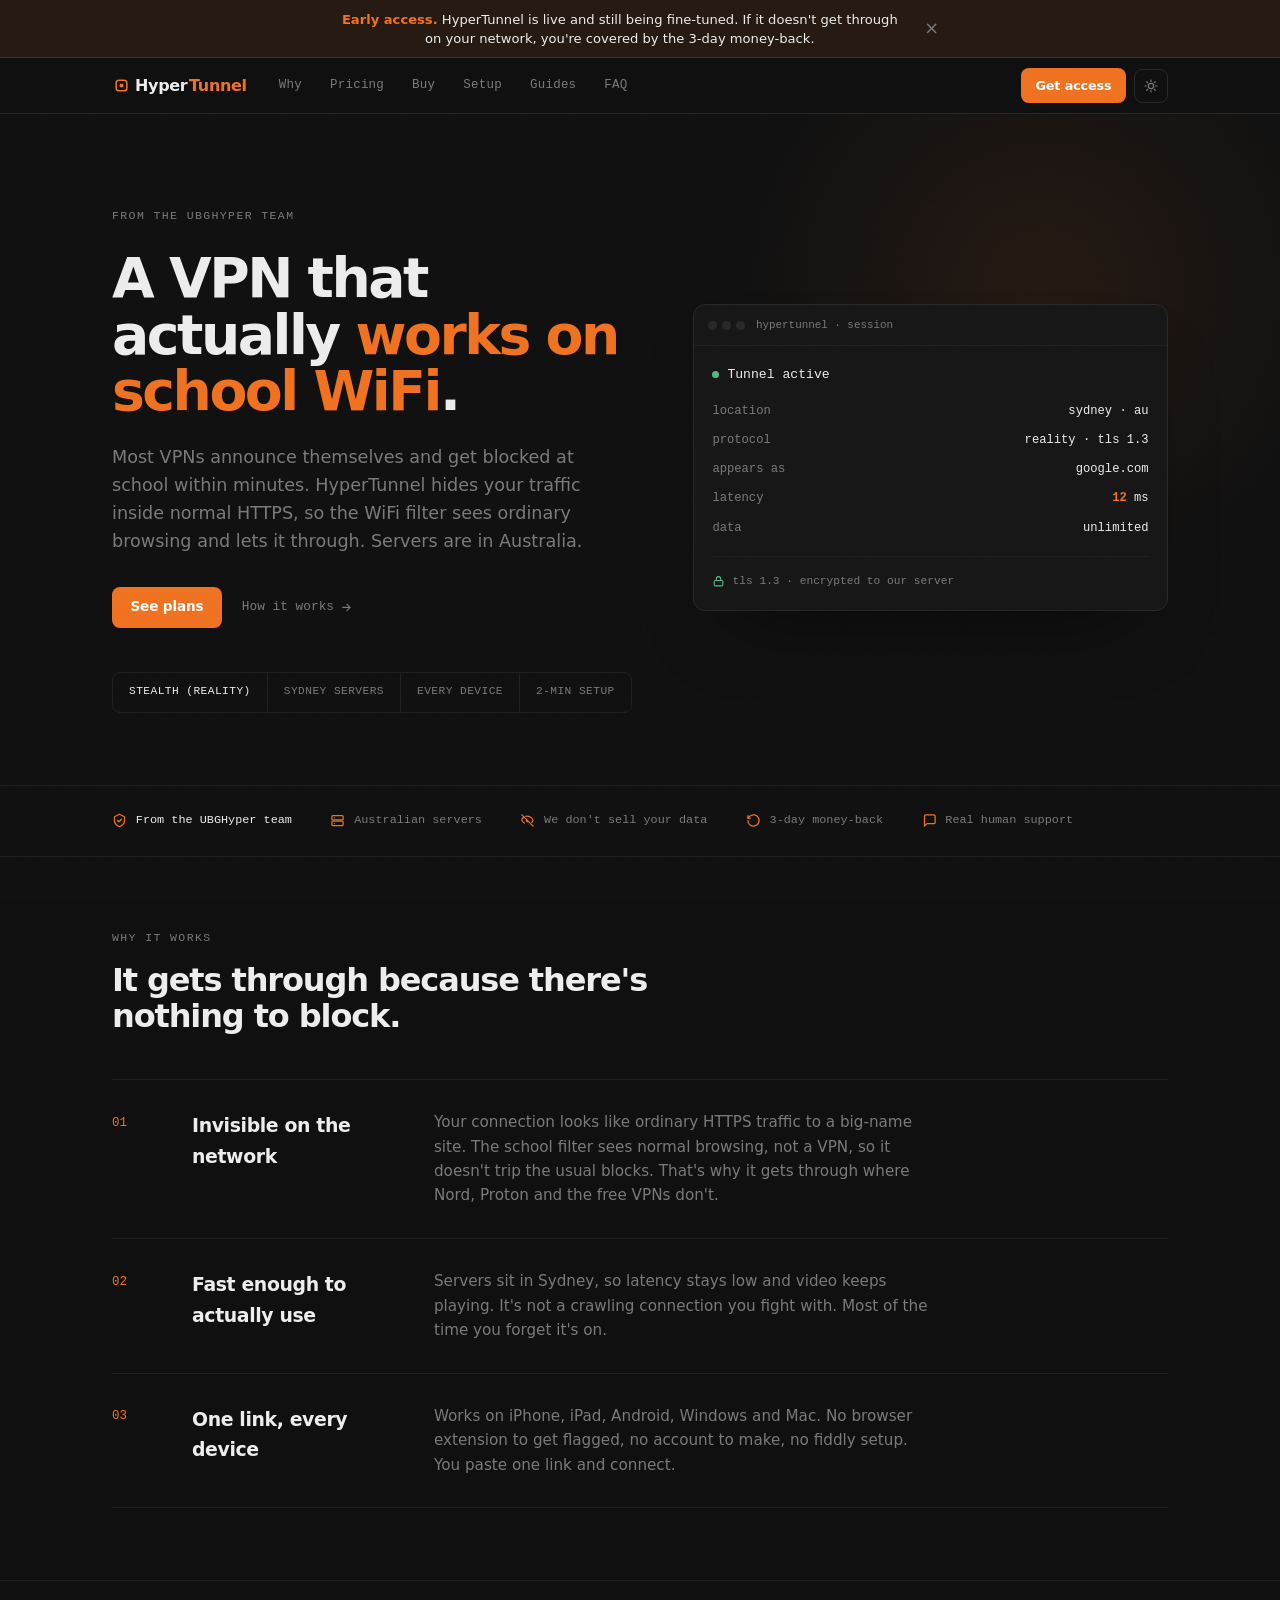
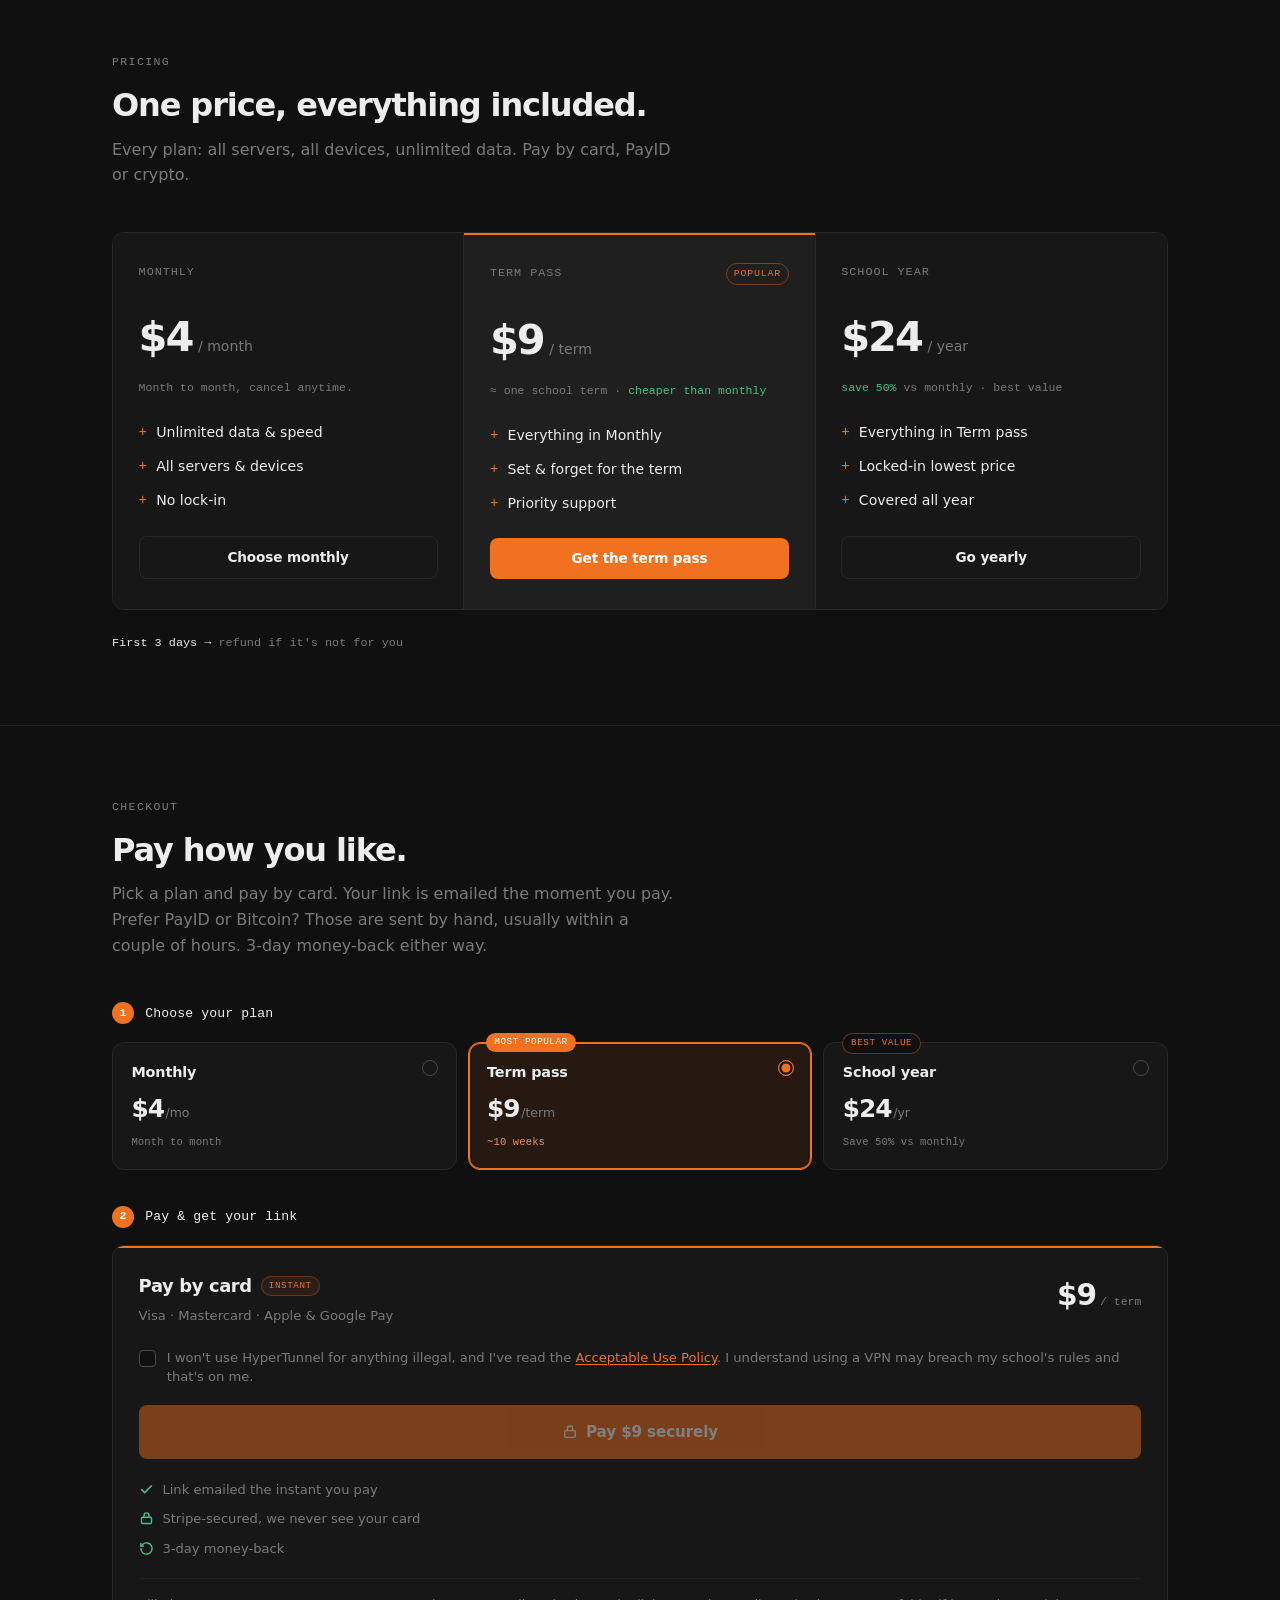
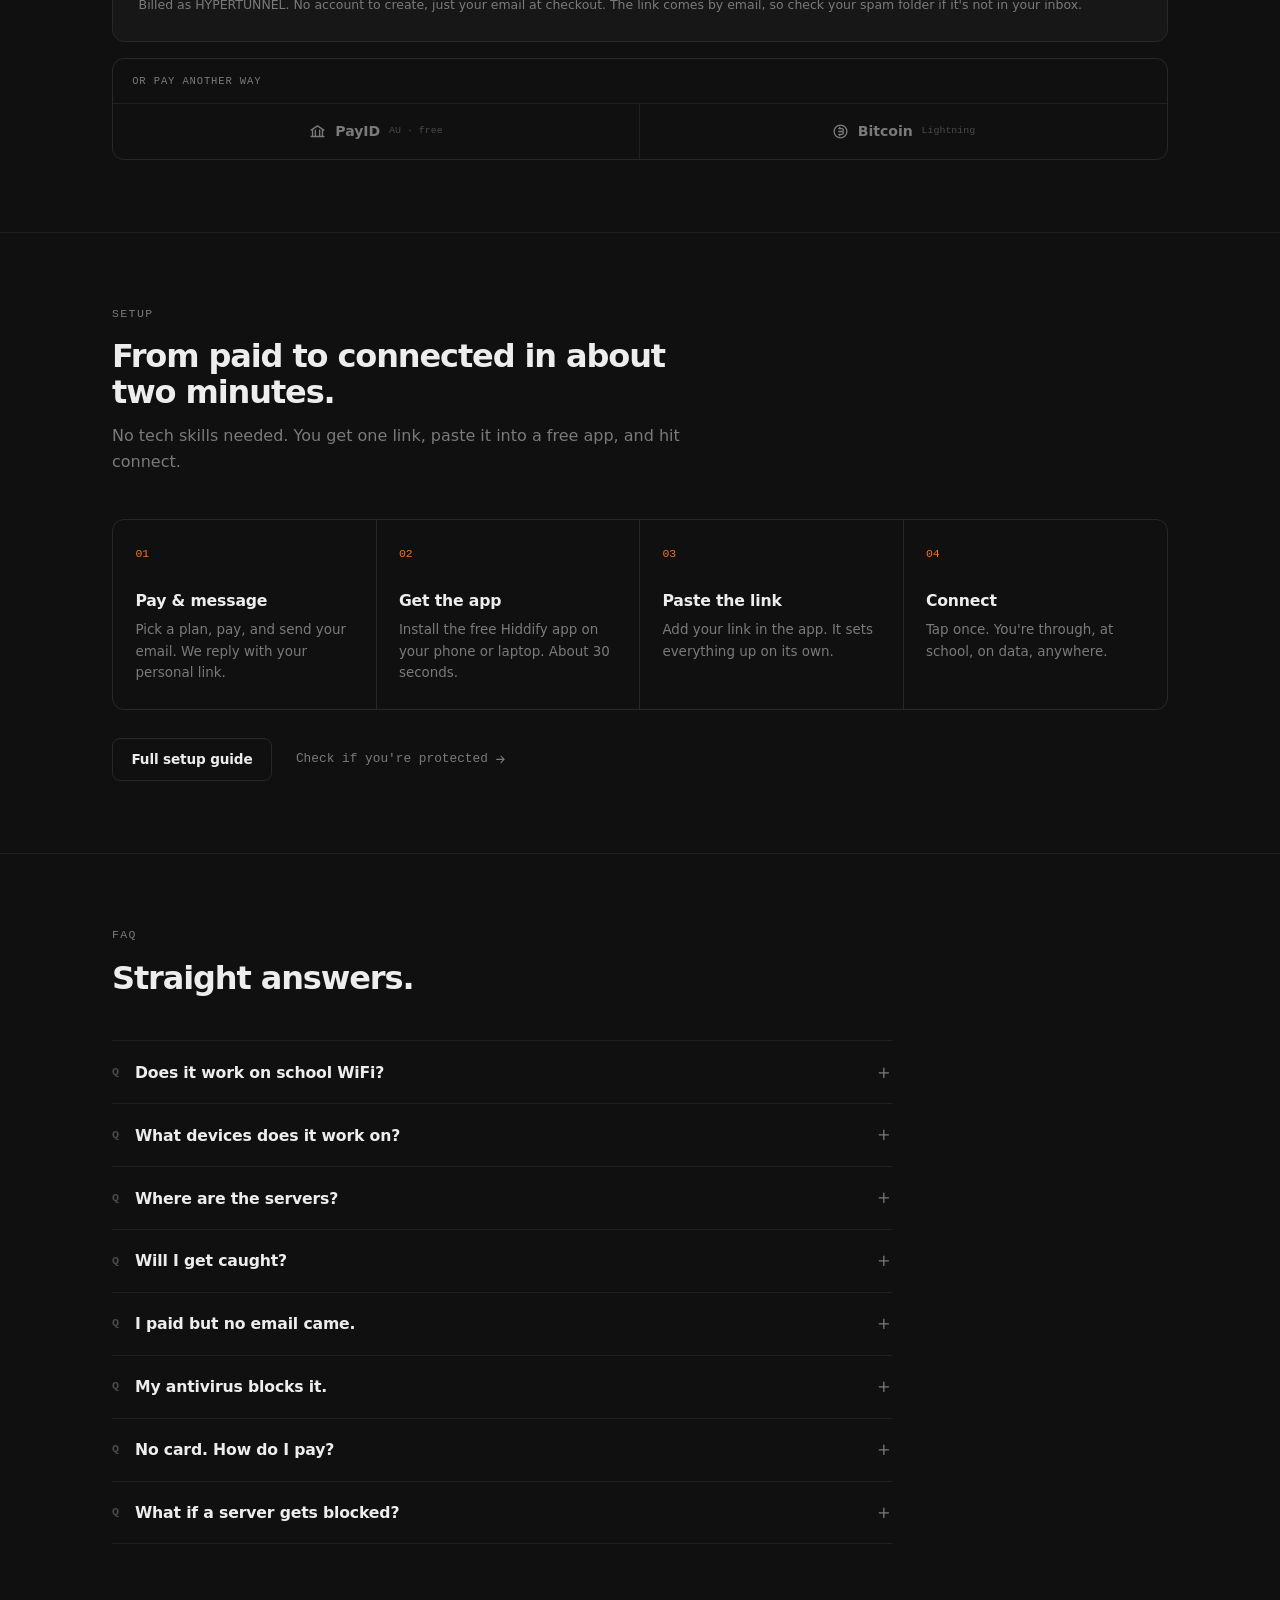
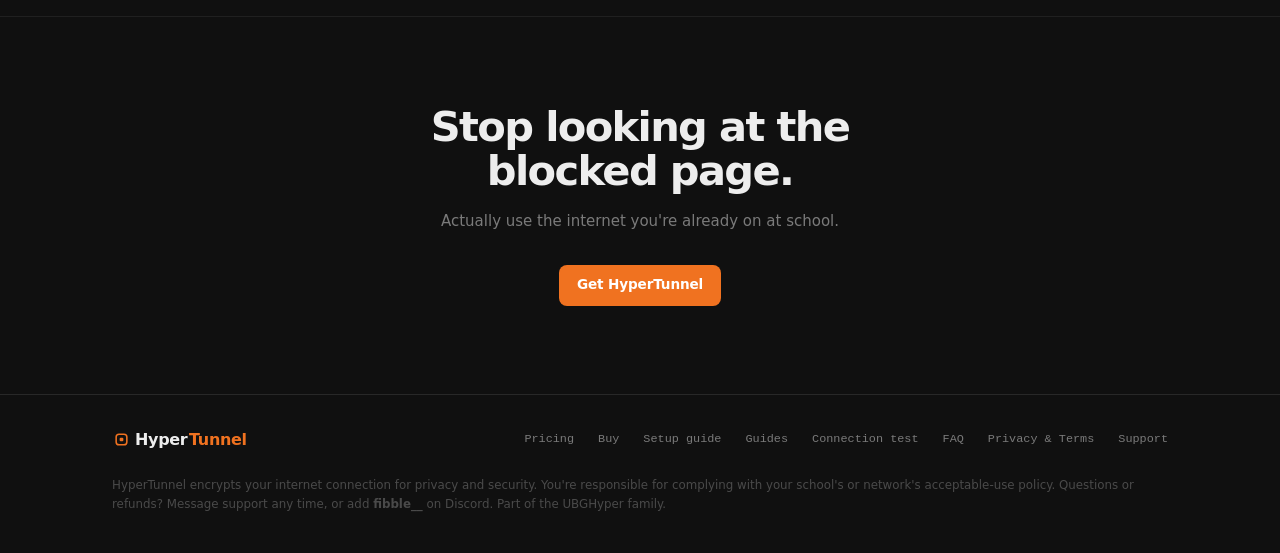
==== commit 43d2cd7a: "Price rise to $4 / $9 / $24; drop stale sale framing Removes the launch-sale pill and struck-through" ====
--- a/index.html
+++ b/index.html
@@ -37,9 +37,9 @@
   "description": "A private VPN with Australian servers that gets past school WiFi filters. Works on iPhone, Android, Windows and Mac.",
   "brand": { "@type": "Brand", "name": "HyperTunnel" },
   "offers": [
-    { "@type": "Offer", "name": "Monthly", "price": "2.00", "priceCurrency": "AUD", "availability": "https://schema.org/InStock" },
-    { "@type": "Offer", "name": "Term pass", "price": "6.00", "priceCurrency": "AUD", "availability": "https://schema.org/InStock" },
-    { "@type": "Offer", "name": "School year", "price": "17.00", "priceCurrency": "AUD", "availability": "https://schema.org/InStock" }
+    { "@type": "Offer", "name": "Monthly", "price": "4.00", "priceCurrency": "AUD", "availability": "https://schema.org/InStock" },
+    { "@type": "Offer", "name": "Term pass", "price": "9.00", "priceCurrency": "AUD", "availability": "https://schema.org/InStock" },
+    { "@type": "Offer", "name": "School year", "price": "24.00", "priceCurrency": "AUD", "availability": "https://schema.org/InStock" }
   ]
 }
 </script>
@@ -77,7 +77,7 @@
      BUMP THIS whenever script.js or styles.css changes — format YYYYMMDD + 2-digit
      sequence, so several deploys in one day each get a distinct value. Reusing a value
      after changing a file leaves visitors on the stale copy for up to 10 minutes. -->
-<link rel="stylesheet" href="styles.css?v=2026072804">
+<link rel="stylesheet" href="styles.css?v=2026072805">
 
 <!-- Google Analytics (GA4) -->
 <script async src="https://www.googletagmanager.com/gtag/js?id=G-HCM57K1ZP2"></script>
@@ -202,13 +202,12 @@
         <span class="kicker">Pricing</span>
         <h2>One price, everything included.</h2>
         <p>Every plan: all servers, all devices, unlimited data. Pay by card, PayID or crypto.</p>
-        <div class="sale-strip"><span class="sale-dot" aria-hidden="true"></span><b>Launch sale</b> — up to 60% off. New lower prices, live now.</div>
       </div>
       <div class="plans">
         <div class="plan">
           <div class="plan-top"><span class="plan-name">Monthly</span></div>
-          <div class="plan-price"><span class="was" data-was-for="monthly">$5</span><span class="amt" data-price-for="monthly">$2</span><span class="per">/ month</span></div>
-          <div class="plan-note"><span class="save">60% off</span> · month to month</div>
+          <div class="plan-price"><span class="amt" data-price-for="monthly">$4</span><span class="per">/ month</span></div>
+          <div class="plan-note">Month to month, cancel anytime.</div>
           <ul>
             <li>Unlimited data &amp; speed</li>
             <li>All servers &amp; devices</li>
@@ -218,8 +217,8 @@
         </div>
         <div class="plan feat">
           <div class="plan-top"><span class="plan-name">Term pass</span><span class="plan-pop">Popular</span></div>
-          <div class="plan-price"><span class="was" data-was-for="term">$12</span><span class="amt" data-price-for="term">$6</span><span class="per">/ term</span></div>
-          <div class="plan-note"><span class="save">50% off</span> · ≈ one school term</div>
+          <div class="plan-price"><span class="amt" data-price-for="term">$9</span><span class="per">/ term</span></div>
+          <div class="plan-note">≈ one school term · <span class="save">cheaper than monthly</span></div>
           <ul>
             <li>Everything in Monthly</li>
             <li>Set &amp; forget for the term</li>
@@ -229,8 +228,8 @@
         </div>
         <div class="plan">
           <div class="plan-top"><span class="plan-name">School year</span></div>
-          <div class="plan-price"><span class="was" data-was-for="year">$30</span><span class="amt" data-price-for="year">$17</span><span class="per">/ year</span></div>
-          <div class="plan-note"><span class="save">43% off</span> · best value</div>
+          <div class="plan-price"><span class="amt" data-price-for="year">$24</span><span class="per">/ year</span></div>
+          <div class="plan-note"><span class="save">save 50%</span> vs monthly · best value</div>
           <ul>
             <li>Everything in Term pass</li>
             <li>Locked-in lowest price</li>
@@ -262,22 +261,22 @@
             <button class="pay-plan" data-plan-key="monthly" role="radio" aria-checked="false">
               <span class="pp-check" aria-hidden="true"></span>
               <span class="pp-name">Monthly</span>
-              <span class="pp-price"><span data-price-for="monthly">$2</span><span class="pp-per">/mo</span></span>
-              <span class="pp-sub">60% off · month to month</span>
+              <span class="pp-price"><span data-price-for="monthly">$4</span><span class="pp-per">/mo</span></span>
+              <span class="pp-sub">Month to month</span>
             </button>
             <button class="pay-plan on" data-plan-key="term" role="radio" aria-checked="true">
               <span class="pp-tag">Most popular</span>
               <span class="pp-check" aria-hidden="true"></span>
               <span class="pp-name">Term pass</span>
-              <span class="pp-price"><span data-price-for="term">$6</span><span class="pp-per">/term</span></span>
-              <span class="pp-sub">50% off · ~10 weeks</span>
+              <span class="pp-price"><span data-price-for="term">$9</span><span class="pp-per">/term</span></span>
+              <span class="pp-sub">~10 weeks</span>
             </button>
             <button class="pay-plan" data-plan-key="year" role="radio" aria-checked="false">
               <span class="pp-tag alt">Best value</span>
               <span class="pp-check" aria-hidden="true"></span>
               <span class="pp-name">School year</span>
-              <span class="pp-price"><span data-price-for="year">$17</span><span class="pp-per">/yr</span></span>
-              <span class="pp-sub">43% off · best value</span>
+              <span class="pp-price"><span data-price-for="year">$24</span><span class="pp-per">/yr</span></span>
+              <span class="pp-sub">Save 50% vs monthly</span>
             </button>
           </div>
         </div>
@@ -293,7 +292,7 @@
                 <div class="pay-card-title">Pay by card <span class="pay-chip">Instant</span></div>
                 <div class="pay-card-sub">Visa · Mastercard · Apple &amp; Google&nbsp;Pay</div>
               </div>
-              <div class="pay-total"><span class="pay-total-was" id="payWas">$12</span><span class="pay-total-amt" id="payTotal">$6</span><span class="pay-total-per" id="payPer">/ term</span></div>
+              <div class="pay-total"><span class="pay-total-amt" id="payTotal">$9</span><span class="pay-total-per" id="payPer">/ term</span></div>
             </div>
             <label class="agree" for="agree">
               <input type="checkbox" id="agree">
@@ -420,6 +419,6 @@
   <p class="foot-fine">HyperTunnel encrypts your internet connection for privacy and security. You're responsible for complying with your school's or network's acceptable-use policy. Questions or refunds? Message support any time, or add <b>fibble__</b> on Discord. Part of the UBGHyper family.</p>
 </footer>
 
-<script src="script.js?v=2026072804" defer></script>
+<script src="script.js?v=2026072805" defer></script>
 </body>
 </html>
